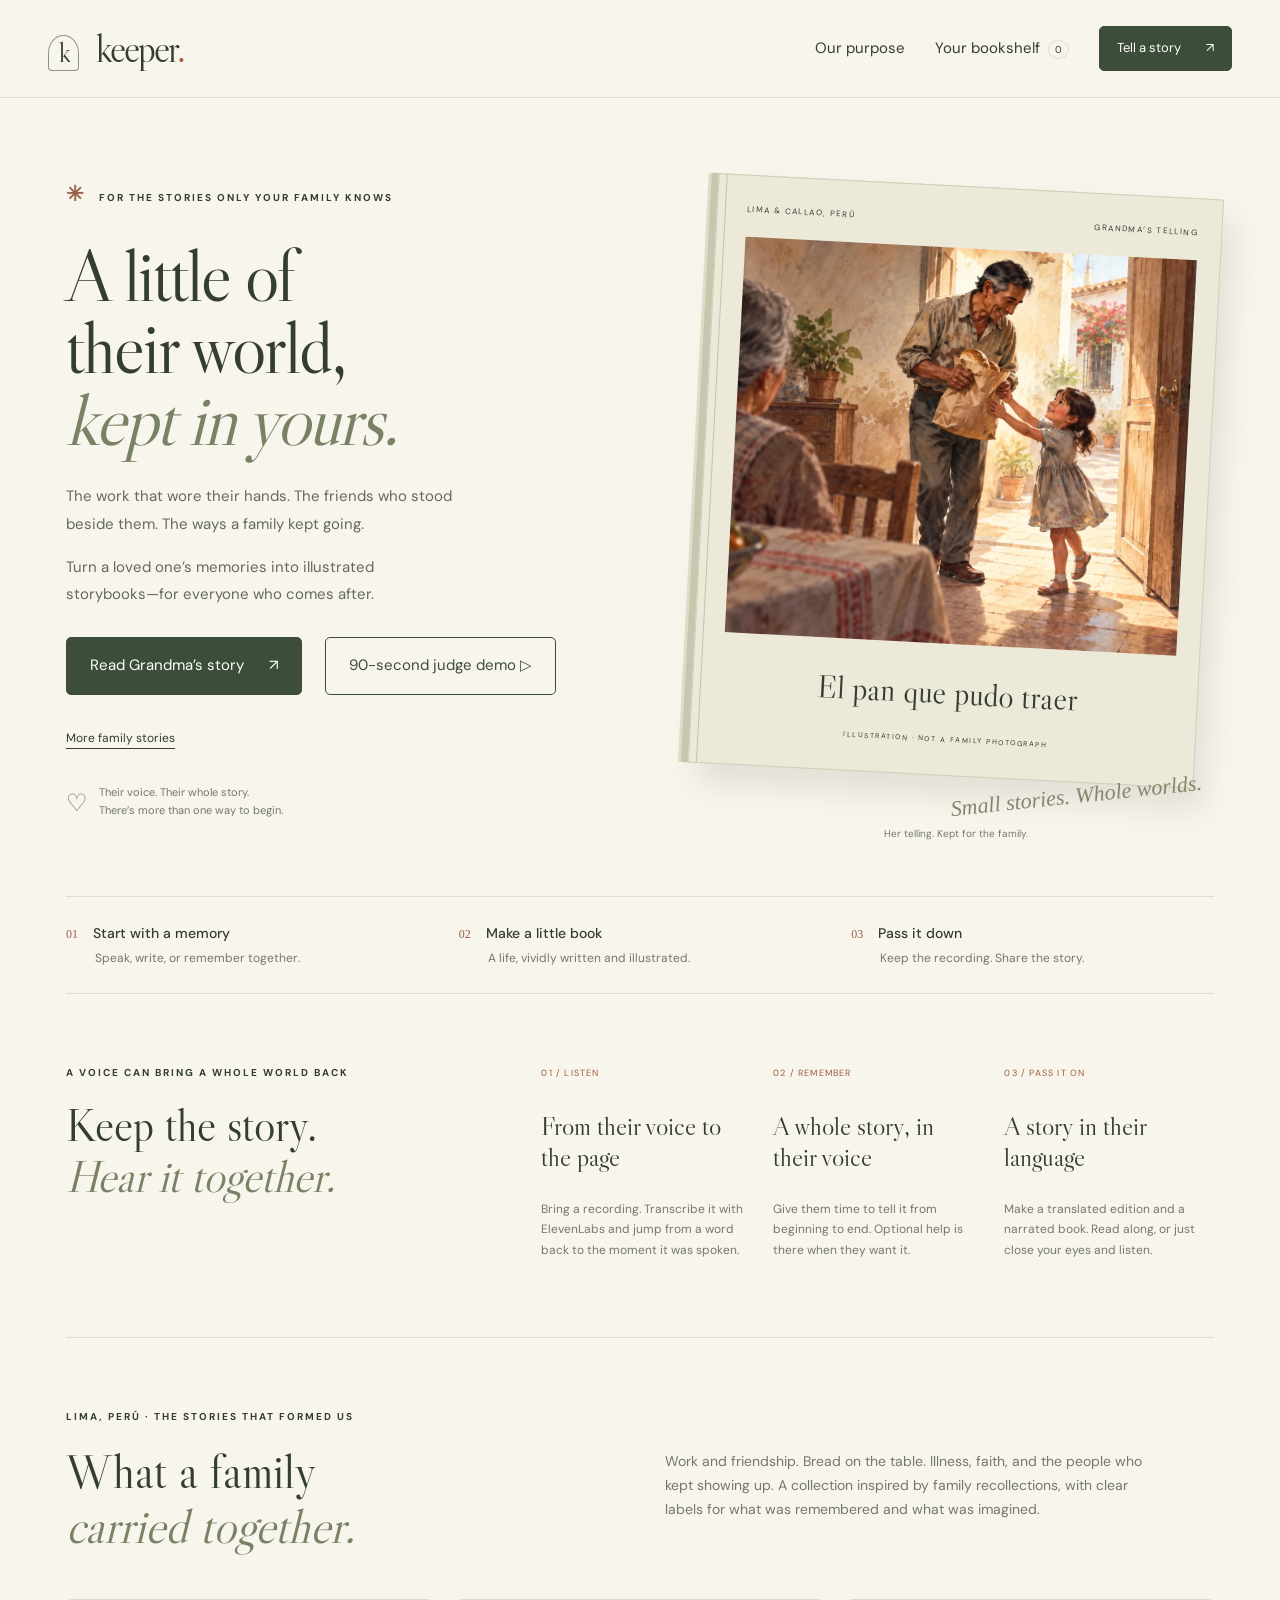
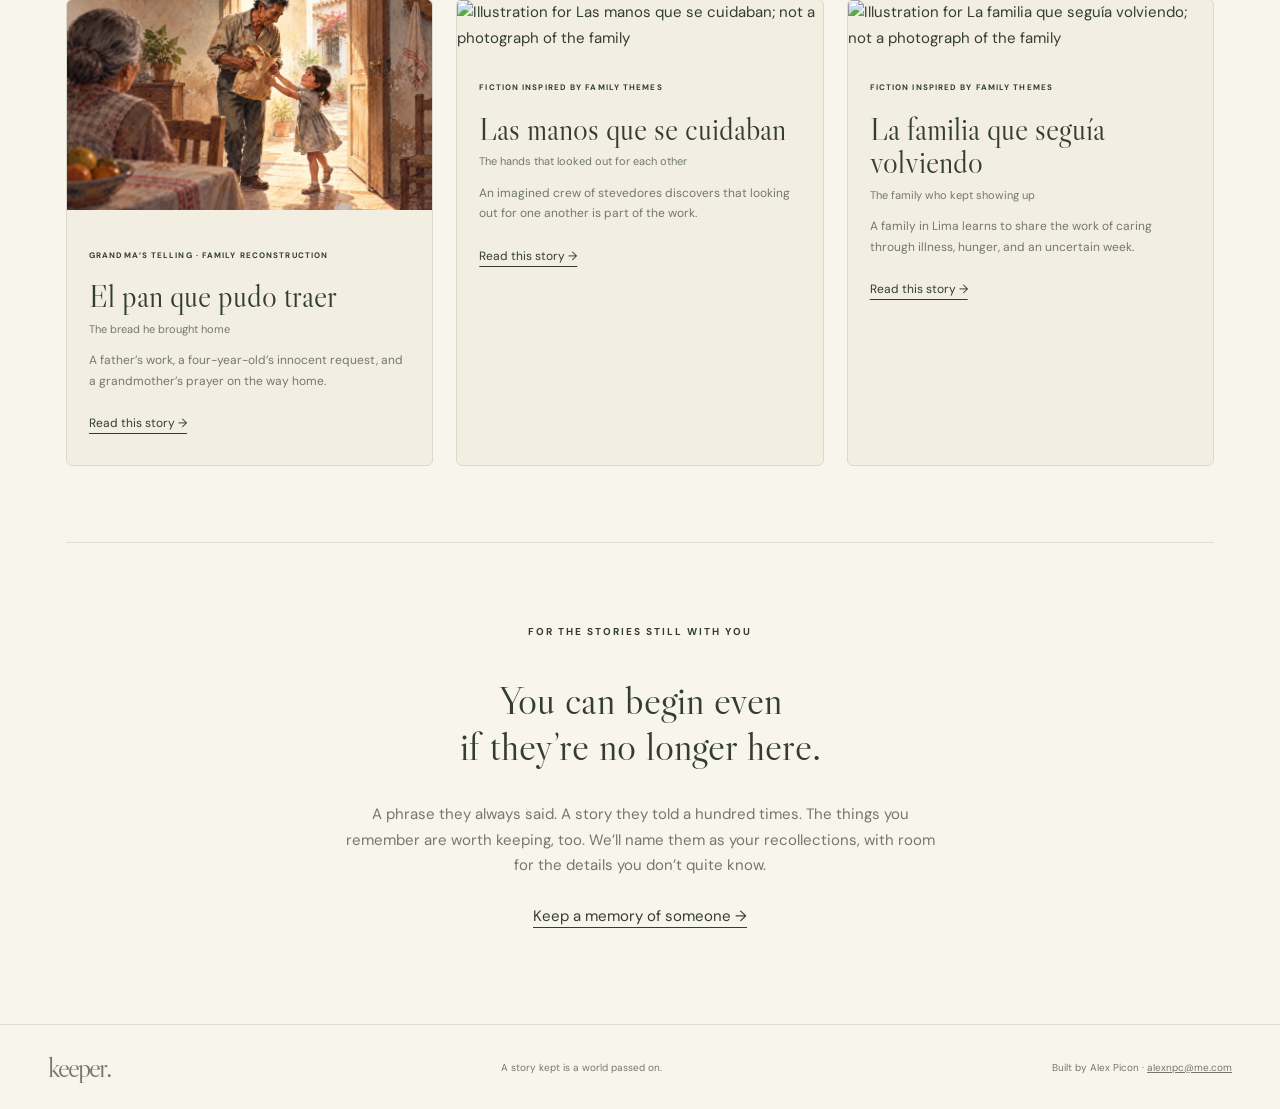
==== apps/keeper/index.html @ 60f7941d "Initial standalone Keeper app" ====
<!doctype html>
<!-- Author: Alex Picon <alexnpc@me.com> -->
<html lang="en">
<head>
<meta charset="utf-8"><meta name="viewport" content="width=device-width, initial-scale=1">
<meta name="author" content="Alex Picon, alexnpc@me.com">
<meta name="description" content="Turn the stories only your family knows into illustrated books to keep. Record a loved one, or preserve what you remember of them.">
<title>Keeper — A little of their world, kept in yours.</title>
<link rel="stylesheet" href="story.css">
</head>
<body>
<header><a class="brand" href="./" aria-label="Keeper home"><span class="brandmark">k</span> keeper<span class="brand-dot">.</span></a><nav><button id="homeBtn" class="text-btn">Our purpose</button><button id="shelfBtn" class="text-btn">Your bookshelf <span id="shelfCount">0</span></button><button id="newBtn" class="primary small">Tell a story <span>↗</span></button></nav></header>
<main>
<section id="home" class="view">
<div class="hero"><div class="hero-copy"><div class="eyebrow"><span class="small-star">✳</span> FOR THE STORIES ONLY YOUR FAMILY KNOWS</div><h1>A little of<br>their world,<br><em>kept in yours.</em></h1><p>The work that wore their hands. The friends who stood beside them. The ways a family kept going.</p><p>Turn a loved one’s memories into illustrated storybooks—for everyone who comes after.</p><div class="actions"><button id="startBtn" class="primary">Read Grandma’s story <span>↗</span></button><button id="judgeBtn" class="secondary">90-second judge demo ▷</button><button id="exampleBtn" class="text-btn underline">More family stories</button></div><p id="demoStatus" class="muted" role="status"></p><button id="resumeBtn" class="text-btn underline" hidden>Continue your unfinished memory →</button><div class="hero-note"><span>♡</span> Their voice. Their whole story.<br>There’s more than one way to begin.</div></div>
<div class="hero-art"><div class="book-cover"><div class="cover-top">LIMA & CALLAO, PERÚ <span>GRANDMA’S TELLING</span></div><img src="stories/lima/bread/chapter-02-carmen.webp" alt="Illustration of a father bringing home bread and his four-year-old daughter thanking him"><div class="cover-bottom"><p>El pan que pudo traer</p><span>ILLUSTRATION · NOT A FAMILY PHOTOGRAPH</span></div></div><span class="handwritten">Small stories. Whole worlds.</span><div class="art-caption">Her telling. Kept for the family.</div></div></div>
<div class="promise-strip"><span>01 <b>Start with a memory</b><small>Speak, write, or remember together.</small></span><span>02 <b>Make a little book</b><small>A life, vividly written and illustrated.</small></span><span>03 <b>Pass it down</b><small>Keep the recording. Share the story.</small></span></div>
<section class="voice-intro"><div><span class="eyebrow">A VOICE CAN BRING A WHOLE WORLD BACK</span><h2>Keep the story.<br><em>Hear it together.</em></h2></div><div class="voice-features"><article><span>01 / LISTEN</span><h3>From their voice to the page</h3><p>Bring a recording. Transcribe it with ElevenLabs and jump from a word back to the moment it was spoken.</p></article><article><span>02 / REMEMBER</span><h3>A whole story, in their voice</h3><p>Give them time to tell it from beginning to end. Optional help is there when they want it.</p></article><article><span>03 / PASS IT ON</span><h3>A story in their language</h3><p>Make a translated edition and a narrated book. Read along, or just close your eyes and listen.</p></article></div></section><section id="familyCollection" class="family-collection"><div class="collection-heading"><div><span class="eyebrow">LIMA, PERÚ · THE STORIES THAT FORMED US</span><h2>What a family<br><em>carried together.</em></h2></div><p>Work and friendship. Bread on the table. Illness, faith, and the people who kept showing up. A collection inspired by family recollections, with clear labels for what was remembered and what was imagined.</p></div><div id="familyBooks" class="family-books"></div><p id="collectionStatus" class="muted" role="status"></p></section><div class="remembrance"><span class="eyebrow">FOR THE STORIES STILL WITH YOU</span><h2>You can begin even<br>if they’re no longer here.</h2><p>A phrase they always said. A story they told a hundred times. The things you remember are worth keeping, too. We’ll name them as your recollections, with room for the details you don’t quite know.</p><button class="text-btn underline" id="rememberBtn">Keep a memory of someone →</button></div>
</section>
<section id="capture" class="view" hidden>
<div class="section-heading"><span class="eyebrow">01 / THE MEMORY</span><h1>Tell us<br><em>what life was like.</em></h1><p>Work. Friendship. Hard times. The people who helped you through. Tell it your way—we’re listening.</p></div>
<div class="capture-layout"><form id="memoryForm"><fieldset class="mode"><legend>Whose words are we keeping?</legend><label><input type="radio" name="perspective" value="own" checked> The storyteller is telling it now</label><label><input type="radio" name="perspective" value="remembered"> I’m preserving a story they told</label></fieldset><div class="fields"><label>The person this story is about<input id="person" required maxlength="100" placeholder="e.g. My grandfather"></label><label>Who originally told this story?<input id="narrator" required maxlength="100" placeholder="e.g. Grandma"></label></div><div class="fields"><label>Who is preserving it? (optional)<input id="sourceProvider" maxlength="100" placeholder="e.g. Her grandchild"></label><label>Whose perspective should the book use?<select id="narrativeVoice"><option value="storyteller">The original storyteller · let them say “I”</option><option value="collector">Mine · a story about what I remember</option></select></label></div><label>For whom?<input id="dedication" maxlength="200" value="For our family"></label>

<div class="record-row"><button type="button" id="recordBtn" class="primary">● Start telling your story</button><span id="recordStatus" role="status">Keep talking. No questions or interruptions.</span></div><audio id="recording" controls hidden></audio><div class="audio-import"><label class="upload-label">Or bring an existing recording<input id="audioUpload" type="file" accept="audio/*,.m4a,.webm"></label><p class="muted">MP3, M4A, WAV, WebM, Ogg or FLAC · up to 20 MB</p><button id="transcribeBtn" class="secondary" type="button">Transcribe with ElevenLabs</button><p class="muted">This sends your selected audio to ElevenLabs. Only use recordings you have permission to share.</p><p id="transcribeStatus" role="status"></p><div id="transcriptProposal" hidden><label>Proposed transcript · check names and details<textarea id="proposedText" rows="5"></textarea></label><button type="button" id="acceptTranscriptBtn" class="secondary">Use this transcript</button><p class="muted">Replaces the text below. The original audio stays untouched.</p></div></div><label>The whole story <span class="label-note">Review the transcript, or write in your own words.</span><textarea id="memoryText" required minlength="30" maxlength="60000" rows="14" placeholder="There was a day at work I never forgot. We were tired, and then one of my friends noticed something…"></textarea></label><p id="draftStatus" class="muted" role="status"></p><p id="wordCount" class="muted">Keep the parts that matter, even when the ending is unfinished.</p><details class="prompt-card optional-guide"><summary>Need a hand remembering? Optional storytelling help</summary><span class="eyebrow">A LITTLE HELP GETTING STARTED</span><p id="promptText">What did the kitchen of your childhood smell like?</p><div class="interview-actions"><button type="button" id="promptBtn" class="text-btn underline">Another question ↻</button><button type="button" id="hearPromptBtn" class="text-btn underline">Listen to the question ♪</button><button type="button" id="followupBtn" class="text-btn underline">Ask about my memory ↗</button></div><p id="interviewStatus" class="muted" role="status"></p><audio id="interviewAudio" controls hidden></audio><p class="muted">Listen sends this question to ElevenLabs. Follow-up sends your current memory to Grok.</p></details><div class="book-options"><span class="eyebrow">GIVE THE STORY THE SPACE IT DESERVES</span><div class="fields"><label>The kind of book<select id="storyStyle"><option value="imaginative">Vivid literary retelling · imaginative</option><option value="faithful">Close to the telling · faithful retelling</option></select></label><label>Room for the whole story<select id="storyLength"><option value="8">8 chapters · a storybook</option><option value="12">12 chapters · a longer book</option></select></label></div><label>Chapter length<select id="chapterLength"><option value="concise">Short · about 80–110 words each</option><option value="full">Full · about 200–260 words each</option></select></label><label>The tone<select id="storyTone"><option value="match">Match the telling · grounded, tender, funny, or difficult</option><option value="wonder">A sense of wonder · when it fits the story</option></select></label><p class="muted">Imaginative retellings can add scenes and dialogue while respecting the subject. Each chapter names those additions. The original telling stays untouched.</p></div><label class="consent"><input id="consent" type="checkbox" required> I have permission to use this story. Send the reviewed text to xAI to draft the book.</label><p class="muted">Recordings stay in this browser unless you choose ElevenLabs transcription. Live dictation, if supported, uses your browser’s speech service. Text and illustration prompts go to xAI only when you ask. Download a copy to keep it beyond this browser.</p><button id="makeBtn" class="primary" type="submit">Make our storybook <span>↗</span></button><p id="formStatus" role="status"></p></form>
<aside class="capture-aside"><span class="small-star">✳</span><h2>The best stories<br>take their time.</h2><p>The friend who stepped in.<br>The bread brought home.<br>The family who kept showing up.</p><hr><p>Keep the “I think” and the “maybe.” A memory doesn’t have to be complete to belong in your family’s story.</p><div class="source-note">THE ORIGINAL STAYS WITH THE STORY<br><small>Every AI-edited page links back to the words you gave us. Illustrations are interpretations, never historical photographs.</small></div></aside></div>
</section>
<section id="reader" class="view" hidden><aside id="judgePanel" class="judge-panel" hidden aria-label="Judge walkthrough"><div><span class="eyebrow">KEEPER / JUDGE WALKTHROUGH</span><h2 id="judgeTitle"></h2><p id="judgeDescription"></p><p id="judgeEvidence" class="muted"></p></div><div class="judge-actions"><span id="judgeStep"></span><button id="judgeAction" class="primary">Play the source ♪</button><button id="judgePrev" class="secondary">← Back</button><button id="judgeNext" class="primary">Next moment →</button><button id="judgeExit" class="text-btn underline">Exit walkthrough</button></div></aside><div class="reader-toolbar"><button id="backBtn" class="text-btn">← Bookshelf</button><span id="bookSource" class="eyebrow"></span><button id="shareLinkBtn" class="secondary" hidden>Copy story link ↗</button><button id="keepBookBtn" class="text-btn underline" hidden>Save a copy to my bookshelf</button><button id="editMemoryBtn" class="text-btn underline">Edit original memory</button></div><div id="sharePanel" class="share-panel" hidden><label>Share this collection edition<input id="shareUrl" type="url" readonly></label><p id="shareStatus" class="muted" role="status"></p></div><button id="collectionUpdateBtn" class="secondary" hidden>Open the latest collection edition →</button><div class="book-heading"><p id="bookDedication" class="eyebrow"></p><h1 id="bookTitle"></h1><p id="bookAttribution"></p></div><section class="voice-studio" aria-label="Audiobook studio"><div class="studio-heading"><span class="eyebrow">THE FAMILY LISTENING ROOM</span><span id="voiceProvenance" class="muted">ElevenLabs · generated narrator</span></div><div class="studio-controls"><label>Read in<select id="editionSelect"><option value="Original">Original language</option><option>English</option><option>Spanish</option><option>French</option><option>Portuguese</option><option>Hindi</option></select></label><button id="translateBtn" class="secondary">Create translated edition</button><label>Reading voice<select id="narratorVoice"><option value="sarah">Sarah · warm</option><option value="george">George · storyteller</option><option value="lily">Lily · gentle</option></select></label><button id="narrateBtn" class="primary">Listen to this chapter ♪</button></div><div class="listening-controls"><audio id="chapterAudio" controls hidden></audio><label><input type="checkbox" id="continuousReading"> Continue to the next chapter</label><button id="downloadAudioBtn" class="text-btn underline" hidden>Download narration ↓</button></div><p id="voiceStatus" class="muted" role="status">Narration is a generated reading voice. Your original recording stays separate.</p><label id="translationReview" class="consent" hidden><input id="translationReviewed" type="checkbox"> I’ve checked this translated edition against the original.</label></section><details class="book-contents" open><summary>Inside this storybook <span id="bookStats"></span></summary><nav id="chapterList" aria-label="Story chapters"></nav></details><div id="bookPages"></div><div class="page-controls"><button id="prevPage" class="secondary">← Previous</button><span id="pageCount"></span><button id="nextPage" class="secondary">Next →</button></div><details id="familyNote" class="family-note" hidden><summary class="eyebrow">A separate family note</summary><p id="familyNoteAuthor" class="muted"></p><p id="familyNoteText"></p></details><details class="original"><summary><strong id="originalLabel" style="font-weight:400">Kept in their original words</strong> <span>View source & recording</span></summary><p id="originalAttribution"></p><blockquote id="originalText"></blockquote><audio id="originalAudio" controls hidden></audio><p id="sourceAudioLabel" class="muted"></p><div id="sourceTimeline" class="source-timeline"></div></details><div class="review-panel"><div><span class="eyebrow">BEFORE IT BECOMES A KEEPSAKE</span><h2>Does it sound like your family?</h2><p id="bookNotice"></p><label class="consent"><input id="reviewed" type="checkbox"> I’ve checked the story and its source. It’s ready for our family.</label></div><div class="export-actions"><button id="downloadBtn" class="primary">Download family book ↓</button><button id="printBtn" class="secondary">Print / save as PDF</button><p class="muted">A self-contained HTML book, with its source, recording, and generated narration. Send the downloaded file to your family.</p></div></div><div class="next-memory"><span class="eyebrow">THERE’S ALWAYS ANOTHER CHAPTER</span><h2 id="followup"></h2><button id="anotherBtn" class="text-btn underline">Keep another memory →</button></div><p id="readerStatus" role="status"></p></section>
<section id="shelf" class="view" hidden><div class="section-heading"><span class="eyebrow">YOUR FAMILY LIBRARY</span><h1>A place for<br><em>their whole world.</em></h1><p>Saved on this browser. Download your books for a lasting family copy.</p></div><div id="shelfBooks" class="shelf-grid"></div></section>
</main><footer><a class="brand" href="./">keeper.</a><span>A story kept is a world passed on.</span><span data-credit="alex-picon">Built by Alex Picon · <a href="mailto:alexnpc@me.com">alexnpc@me.com</a></span></footer><script type="module" src="js/story.js"></script></body></html>
---- apps/keeper/story.css ----
/* Author: Alex Picon <alexnpc@me.com> */
@import url('https://fonts.googleapis.com/css2?family=DM+Sans:wght@400;500;600;700&family=Libre+Caslon+Display&display=swap');
:root{--paper:#f8f5ed;--ink:#333d32;--green:#3c4d39;--muted:#74786c;--line:#dcded1;--accent:#a0583d}*{box-sizing:border-box}body{margin:0;background:var(--paper);color:var(--ink);font-family:'DM Sans',sans-serif;font-size:15px;line-height:1.7}button,input,textarea{font:inherit}button,a,input,textarea{touch-action:manipulation}button{cursor:pointer}button:disabled{opacity:.5;cursor:wait}a{color:inherit}button:focus-visible,a:focus-visible,input:focus-visible,textarea:focus-visible,summary:focus-visible{outline:3px solid #aa6d42;outline-offset:4px}[hidden]{display:none!important}header{max-width:1340px;margin:auto;padding:25px 48px;border-bottom:1px solid var(--line);display:flex;align-items:center;justify-content:space-between}.brand{font:38px 'Libre Caslon Display',Georgia,serif;text-decoration:none;letter-spacing:-2px}.brandmark{display:inline-grid;place-items:center;border:1px solid #8c957e;border-radius:50% 50% 4px 4px;font-size:27px;width:31px;height:36px;margin-right:10px}.brand-dot{color:var(--accent)}nav{display:flex;align-items:center;gap:30px}.text-btn{background:none;border:0;color:var(--ink);padding:10px 0}.underline{text-decoration:underline;text-underline-offset:6px}.primary,.secondary{border:1px solid var(--green);padding:15px 23px;border-radius:5px;display:inline-flex;align-items:center;justify-content:center;gap:25px}.primary{background:var(--green);color:#fff}.primary:hover{background:#263b29}.secondary{background:transparent;color:var(--green)}.small{padding:10px 17px;font-size:13px}#shelfCount{font-size:10px;border:1px solid var(--line);border-radius:50%;padding:2px 6px;margin-left:4px}main{max-width:1244px;margin:auto;padding:0 48px}.hero{display:grid;grid-template-columns:1.08fr 1fr;gap:75px;padding:70px 0 65px;align-items:center}.eyebrow{font-size:10px;font-weight:700;letter-spacing:2px}.small-star{font-size:21px;color:#9b634a;margin-right:9px}.hero h1,.section-heading h1{font:clamp(52px,5.65vw,81px)/.99 'Libre Caslon Display',Georgia,serif;letter-spacing:-2px;margin:28px 0}em{font-weight:400;color:#7a8265}.hero-copy>p{max-width:390px;font-size:15px;line-height:1.85;color:#65695f}.actions{display:flex;align-items:center;gap:23px;flex-wrap:wrap;margin-top:28px}.actions .text-btn{font-size:12px}.hero-note{font-size:11px;line-height:1.6;color:var(--muted);margin-top:26px;display:flex;gap:11px}.hero-note>span{font-size:24px}.hero-art{position:relative;padding:18px 5px 38px}.book-cover{background:#ede9d8;border:1px solid #d3cdb8;padding:25px 23px 25px 29px;box-shadow:-7px 0 0 #c8c6af,-10px 0 0 #e0dbc7,10px 19px 30px #44452c20;transform:rotate(3deg);position:relative}.book-cover:before{content:'';position:absolute;left:7px;top:0;bottom:0;border-left:1px solid #c5c1ae}.cover-top{font-size:8px;letter-spacing:1.4px;margin:2px 0 20px;display:flex;justify-content:space-between}.book-cover img{width:100%;aspect-ratio:1.14;object-fit:cover}.cover-bottom{text-align:center}.cover-bottom p{font:32px/1.1 'Libre Caslon Display',Georgia,serif;margin:24px 0 13px}.cover-bottom span{font-size:7px;letter-spacing:1.5px}.handwritten{display:block;position:absolute;bottom:22px;right:12px;font:italic 22px Georgia;color:#85856e;transform:rotate(-6deg)}.art-caption{font-size:10px;text-align:center;position:relative;top:49px;color:var(--muted)}.promise-strip{display:grid;grid-template-columns:repeat(3,1fr);border-block:1px solid var(--line);padding:27px 0;gap:30px}.promise-strip>span{font:12px Georgia;color:#9b634a}.promise-strip b{font:500 14px 'DM Sans',sans-serif;color:var(--ink);margin-left:12px}.promise-strip small{display:block;color:var(--muted);font:12px 'DM Sans',sans-serif;margin:8px 0 0 29px}.remembrance{max-width:590px;text-align:center;margin:75px auto 85px}.remembrance h2,h2{font:40px/1.15 'Libre Caslon Display',Georgia,serif;font-weight:400}.remembrance p{color:var(--muted)}footer{border-top:1px solid var(--line);padding:25px 48px;display:flex;justify-content:space-between;align-items:center;gap:20px;font-size:10px;color:var(--muted)}footer .brand{font-size:28px}.section-heading{margin:50px 0 35px}.section-heading h1{font-size:60px}.section-heading>p{color:var(--muted)}.capture-layout{display:grid;grid-template-columns:1.65fr 1fr;gap:75px;margin-bottom:70px}label{display:block;font-size:13px;font-weight:500;margin-bottom:18px}input:not([type=radio]):not([type=checkbox]),textarea{display:block;width:100%;padding:12px 14px;border:1px solid #cdd0c1;background:#fffcf5;color:var(--ink);border-radius:4px;margin-top:7px}textarea{resize:vertical;line-height:1.8}.fields{display:grid;grid-template-columns:1fr 1fr;gap:20px}.mode{border:0;padding:0;margin:0 0 20px}.mode legend{font-size:13px;margin-bottom:10px}.mode label{display:inline-block;margin:0 12px 6px 0;font-weight:400}input[type=radio],input[type=checkbox]{accent-color:var(--green)}.prompt-card{padding:22px 26px;background:#eeeee2;border-left:2px solid #9b9e7d;margin:18px 0}.prompt-card p{font:27px/1.2 'Libre Caslon Display',Georgia,serif;margin:14px 0 5px}.prompt-card button{font-size:11px}.record-row{display:flex;align-items:center;gap:18px;margin:25px 0 15px}.record-row span,.label-note{font-size:11px;font-weight:400;color:var(--muted)}audio{width:100%;margin:12px 0}.consent{display:flex;gap:10px;align-items:flex-start;font-weight:400;font-size:12px}.consent input{margin-top:6px}.muted{font-size:11px;line-height:1.8;color:var(--muted)}.capture-aside{background:#ececde;border-radius:110px 110px 4px 4px;padding:65px 35px 40px;align-self:start;text-align:center}.capture-aside p{color:#727961;font-size:14px}.capture-aside hr{border:0;border-top:1px solid #cdd0bf;margin:30px}.source-note{margin-top:35px;font-size:9px;letter-spacing:1px}.source-note small{display:block;font-size:12px;letter-spacing:0;margin-top:12px}.reader-toolbar{display:flex;justify-content:space-between;gap:20px;align-items:center;margin-top:25px}.book-heading{text-align:center;margin:35px 0}.book-heading h1{font:56px/1.05 'Libre Caslon Display',Georgia,serif;margin:16px auto;max-width:750px}.book-heading>p:last-child{font-size:12px;color:var(--muted)}.spread{display:grid;grid-template-columns:1fr 1fr;min-height:420px;background:#fffcf4;box-shadow:0 10px 40px #34402d12;border:1px solid #dfdccf}.page-art{padding:30px;display:flex;flex-direction:column;align-items:center;justify-content:center;background:#e9ebdf}.page-art img{width:100%;max-height:400px;object-fit:contain}.page-art>p{font-size:10px;color:var(--muted);text-align:center}.art-empty{font:italic 32px 'Libre Caslon Display',Georgia,serif;color:#82886e;margin:50px 20px;text-align:center}.page-text{padding:45px;border-left:1px solid #e7e2d4}.page-text h2{font-size:35px;margin:20px 0}.page-text .prose{font:20px/1.85 'Libre Caslon Display',Georgia,serif;white-space:pre-wrap}.source-quote{font-size:11px;color:var(--muted);margin-top:25px}.source-quote blockquote{border-left:2px solid #bfc3aa;padding:8px 15px;margin:12px 0;white-space:pre-wrap}.page-text textarea{font-size:15px}.page-controls{display:flex;align-items:center;justify-content:center;gap:30px;margin:25px 0;font-size:12px}.page-controls button{padding:8px 15px}.original{border-block:1px solid var(--line);padding:20px 0;margin:30px 0}.original summary{cursor:pointer;font-size:15px}.original summary span{float:right;font-size:11px;color:var(--muted)}.original blockquote{white-space:pre-wrap;font:22px/1.7 'Libre Caslon Display',Georgia,serif;max-width:800px}.original>p{font-size:12px}.review-panel{display:grid;grid-template-columns:1.5fr 1fr;gap:60px;background:#eeeee1;padding:30px}.review-panel h2{font-size:32px;margin:13px 0}.review-panel p{font-size:12px}.export-actions{display:flex;flex-direction:column;gap:12px}.next-memory{text-align:center;max-width:600px;margin:65px auto}.next-memory h2{font-size:32px}.shelf-grid{display:grid;grid-template-columns:repeat(3,1fr);gap:25px;min-height:300px;margin-bottom:60px}.shelf-card{background:#ebe9da;padding:25px;border:1px solid #d8d5c5;border-radius:4px}.shelf-card h2{font-size:30px}.shelf-card p{font-size:12px}.shelf-card button{margin-right:10px}.shelf-card img{width:100%;height:160px;object-fit:cover}#formStatus,#readerStatus{font-size:13px;color:#8a4d30}.recording-active{color:#a0392b;border-color:#a0392b}
@media(max-width:800px){header{padding:18px 22px}nav{gap:18px}nav #homeBtn{display:none}main{padding:0 24px}.hero{gap:35px;padding:45px 0;grid-template-columns:1fr 1fr}.hero h1{font-size:59px}.hero-copy>p{font-size:13px}.eyebrow{font-size:9px;letter-spacing:1.3px}.book-cover{padding:18px}.cover-top{font-size:6px}.cover-bottom p{font-size:26px}.cover-bottom span{font-size:6px}.capture-layout{gap:30px}.page-text{padding:25px}.review-panel{gap:25px}.shelf-grid{grid-template-columns:repeat(2,1fr)}}
@media(max-width:600px){header .brand{font-size:30px}.brandmark{display:none}nav{gap:15px}nav .text-btn{font-size:11px}nav .small{padding:8px 12px;font-size:11px}.hero{grid-template-columns:1fr;gap:36px}.hero h1{font-size:70px}.hero-copy>p{font-size:15px}.hero-art{max-width:370px;margin:0 auto 35px;width:90%}.cover-top{font-size:8px}.cover-bottom span{font-size:7px}.promise-strip{grid-template-columns:1fr;padding:25px 0;gap:22px}.remembrance{margin:55px auto}.remembrance h2{font-size:38px}.capture-layout,.spread,.review-panel{grid-template-columns:1fr}.capture-aside{border-radius:5px;padding:25px}.fields{grid-template-columns:1fr;gap:0}.section-heading h1{font-size:53px}.reader-toolbar{gap:12px;font-size:11px;flex-wrap:wrap}.book-heading h1{font-size:44px}.page-art{padding:20px}.page-text{padding:28px;border:0}.original summary span{float:none;display:block;margin-top:7px}.original blockquote{margin-inline:0}.review-panel{padding:23px}.shelf-grid{grid-template-columns:1fr}footer{padding:22px 24px;flex-wrap:wrap}footer>span:last-child{width:100%}.record-row{flex-wrap:wrap}.actions{gap:13px}}
@media print{header,footer,.reader-toolbar,.page-controls,.review-panel,.next-memory,button,#readerStatus{display:none!important}body{background:white}main{padding:0;max-width:none}.spread{break-after:page;box-shadow:none;min-height:0}.page-text{padding:25px}.original{break-before:page}.original>*,.original:not([open])>*{display:block}.source-quote{display:block}audio{display:none}.book-heading h1{font-size:42px}}

/* Voice, family editions, and the guided judge walkthrough. */
select{font:inherit;color:var(--ink);background:#fffcf5;border:1px solid #cdd0c1;border-radius:4px;padding:10px;display:block;margin-top:6px;max-width:100%}.voice-intro{display:grid;grid-template-columns:1fr 1.6fr;gap:55px;padding:65px 0;border-bottom:1px solid var(--line)}.voice-intro h2{font-size:45px;margin-top:15px}.voice-features{display:grid;grid-template-columns:repeat(3,1fr);gap:22px}.voice-features span{font-size:9px;letter-spacing:1.2px;color:var(--accent)}.voice-features h3{font:26px/1.2 'Libre Caslon Display',Georgia,serif}.voice-features p{font-size:12px;color:var(--muted)}.interview-actions{display:flex;gap:18px;flex-wrap:wrap}.audio-import{padding:20px;background:#f0eee3;margin:20px 0}.upload-label input{background:transparent!important;padding:5px!important;font-size:12px}.voice-studio{border:1px solid #d8ddcc;background:#eeeee2;border-radius:7px;margin:25px 0;padding:22px 26px}.studio-heading{display:flex;justify-content:space-between;gap:20px;margin-bottom:12px}.studio-controls{display:flex;align-items:end;gap:15px;flex-wrap:wrap}.studio-controls label{margin:0;flex:1;min-width:120px}.studio-controls select{width:100%}.studio-controls button{padding:10px 15px;font-size:12px;min-height:46px}.listening-controls{display:flex;align-items:center;flex-wrap:wrap;gap:15px}.listening-controls audio{flex:1;min-width:220px}.listening-controls label{font-size:11px;margin:10px 0}.listening-controls button{font-size:11px}.prose .spoken-word{border-radius:3px}.prose .spoken-word.active{background:#e7c996;color:#283528;box-shadow:0 2px 0 #a17a39}.source-timeline{display:flex;flex-wrap:wrap;gap:5px;max-height:220px;overflow:auto}.source-timeline button{background:#eeeee2;border:0;border-radius:3px;padding:3px 6px;color:var(--ink);font-size:12px}.judge-panel{background:#3c4d39;color:#fff8e8;border-radius:8px;padding:25px 30px;margin:25px 0;display:grid;grid-template-columns:1fr auto;gap:30px}.judge-panel h2{font-size:32px;margin:10px 0}.judge-panel p{font-size:13px;max-width:700px;margin-bottom:5px}.judge-panel .muted{font-size:10px;color:#d0d5c4}.judge-actions{display:flex;align-items:center;justify-content:center;gap:10px;flex-wrap:wrap;max-width:300px}.judge-actions>span{width:100%;text-align:center;font-size:12px}.judge-panel button{font-size:12px;padding:10px 13px}.judge-panel .secondary{border-color:#a4b496;color:#fff}.judge-panel .primary{background:#f0e2c5;color:#34442e}.judge-panel .text-btn{color:#fff}#transcribeStatus{font-size:12px}#translationReview{margin:12px 0 0}.live-badge{display:inline-block;border:1px solid #cdd0c1;border-radius:20px;padding:3px 10px;font-size:10px}
@media(max-width:800px){.voice-intro{grid-template-columns:1fr;gap:10px}.judge-panel{grid-template-columns:1fr;gap:15px}.judge-actions{max-width:none;justify-content:flex-start}.judge-actions>span{width:auto}.studio-controls{gap:12px}.studio-heading{flex-wrap:wrap;gap:3px}}
@media(max-width:600px){.voice-features{grid-template-columns:1fr;gap:10px}.voice-features h3{margin:8px 0}.voice-intro{padding:40px 0}.voice-studio{padding:18px}.studio-controls>*{flex:1 1 100%!important}.studio-controls label{min-width:0}.judge-panel{padding:20px}.judge-panel h2{font-size:28px}.interview-actions{gap:8px 15px}}
@media print{.voice-studio,.judge-panel{display:none!important}}

/* Let the storyteller speak; guidance stays optional. */
.optional-guide summary{cursor:pointer;font-size:13px;font-weight:500}.optional-guide[open] summary{margin-bottom:18px}.book-options{padding:24px 0;border-block:1px solid var(--line);margin:25px 0}.book-options .fields{margin-top:16px;grid-template-columns:1.4fr 1fr}.book-options select{width:100%;font-size:12px}.page-text .prose{font-family:Georgia,serif;font-size:18px;line-height:1.85}.spread{align-items:start}.page-art{position:sticky;top:15px;min-height:400px}.source-quote p{line-height:1.8}@media(max-width:600px){.book-options .fields{grid-template-columns:1fr}.page-art{position:static;min-height:0}.page-text .prose{font-size:17px}}

.book-contents{border-block:1px solid var(--line);padding:20px 0;margin:25px 0}.book-contents summary{cursor:pointer;font-size:15px}.book-contents summary span{float:right;font-size:11px;color:var(--muted)}#chapterList{display:grid;grid-template-columns:repeat(4,1fr);gap:8px;margin-top:20px}#chapterList button{text-align:left;background:#efeee3;border:1px solid transparent;color:var(--ink);padding:12px;font-size:12px;border-radius:4px;line-height:1.5}#chapterList button span{display:block;font-size:9px;color:var(--accent);margin-bottom:3px}#chapterList button[aria-current]{border-color:var(--green);background:#e0e5d5}@media(max-width:800px){#chapterList{grid-template-columns:repeat(2,1fr)}}@media(max-width:600px){.book-contents summary span{float:none;display:block;margin-top:7px}}@media print{.book-contents{display:none}}

.family-collection{padding:65px 0;border-bottom:1px solid var(--line)}.collection-heading{display:grid;grid-template-columns:1fr 1fr;gap:50px;align-items:center;margin-bottom:30px}.collection-heading h2{font-size:48px;margin:15px 0}.collection-heading>p{color:var(--muted);max-width:480px;font-size:14px}.family-books{display:grid;grid-template-columns:repeat(3,1fr);gap:23px}.family-book{border:1px solid #d9dacb;background:#f2eee2;border-radius:6px;overflow:hidden}.family-book>img{width:100%;height:210px;object-fit:cover}.family-book>div{padding:22px}.family-book h3{font:31px/1.08 'Libre Caslon Display',Georgia,serif;margin:14px 0 6px}.family-book p{font-size:12px;color:var(--muted)}.family-book .subtitle{font-size:11px;margin-top:0}.family-book .eyebrow{font-size:8px;letter-spacing:1.1px}.family-book button{font-size:12px}@media(max-width:800px){.family-books{gap:12px}.family-book>div{padding:15px}.family-book>img{height:160px}}@media(max-width:600px){.collection-heading,.family-books{grid-template-columns:1fr}.collection-heading{gap:5px}.family-book>img{height:220px}.family-collection{padding:40px 0}}

.family-note{padding:22px 26px;border-left:3px solid #9ca584;background:#efeee3;margin:28px 0}.family-note>p:last-child{font:19px/1.75 Georgia,serif;max-width:850px;white-space:pre-wrap}#sourceProvider,#narrativeVoice{width:100%}#narrativeVoice{font-size:12px;min-height:48px}

.family-note summary{cursor:pointer}

.share-panel{padding:18px 22px;background:#eeeee2;border:1px solid var(--line);border-radius:5px;margin:15px 0}.share-panel label{margin:0}.share-panel input{font-size:13px}.share-panel p{margin-bottom:0}.reader-toolbar{flex-wrap:wrap}#shareLinkBtn{font-size:12px;padding:8px 13px}
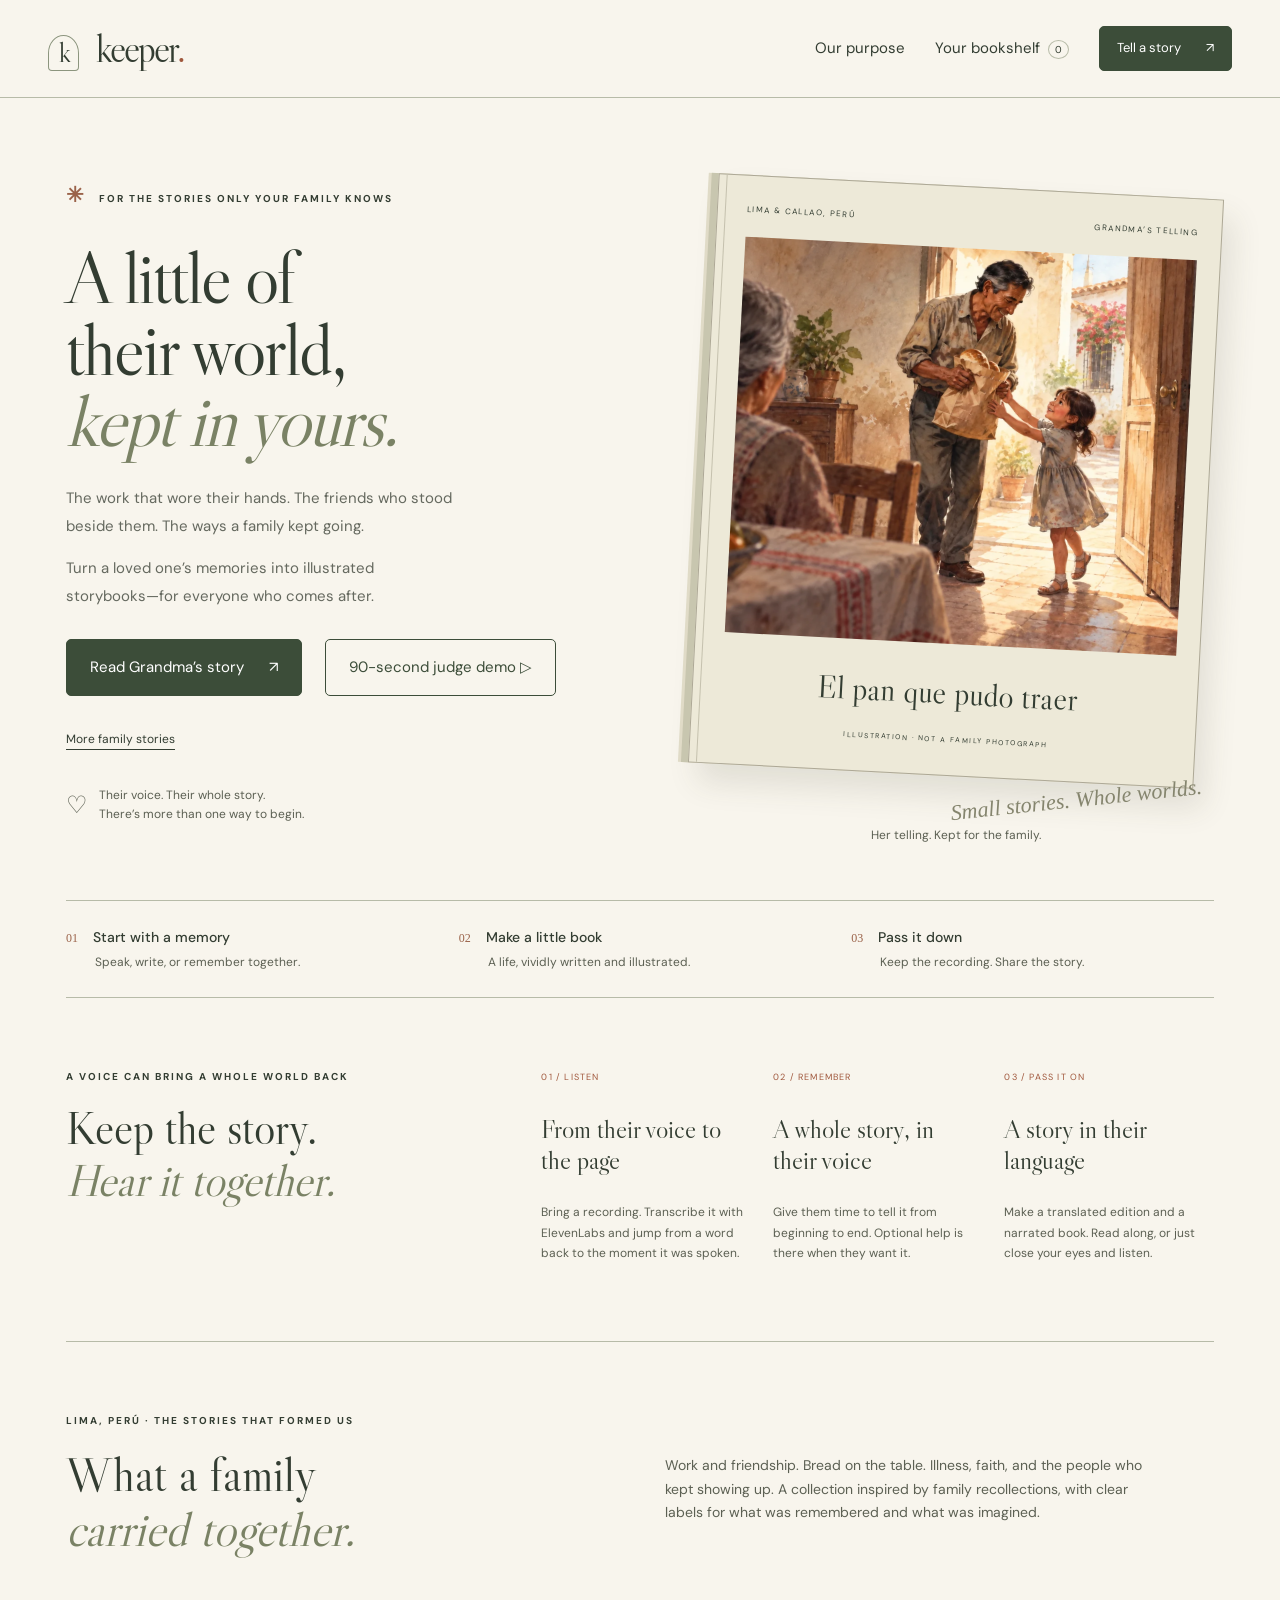
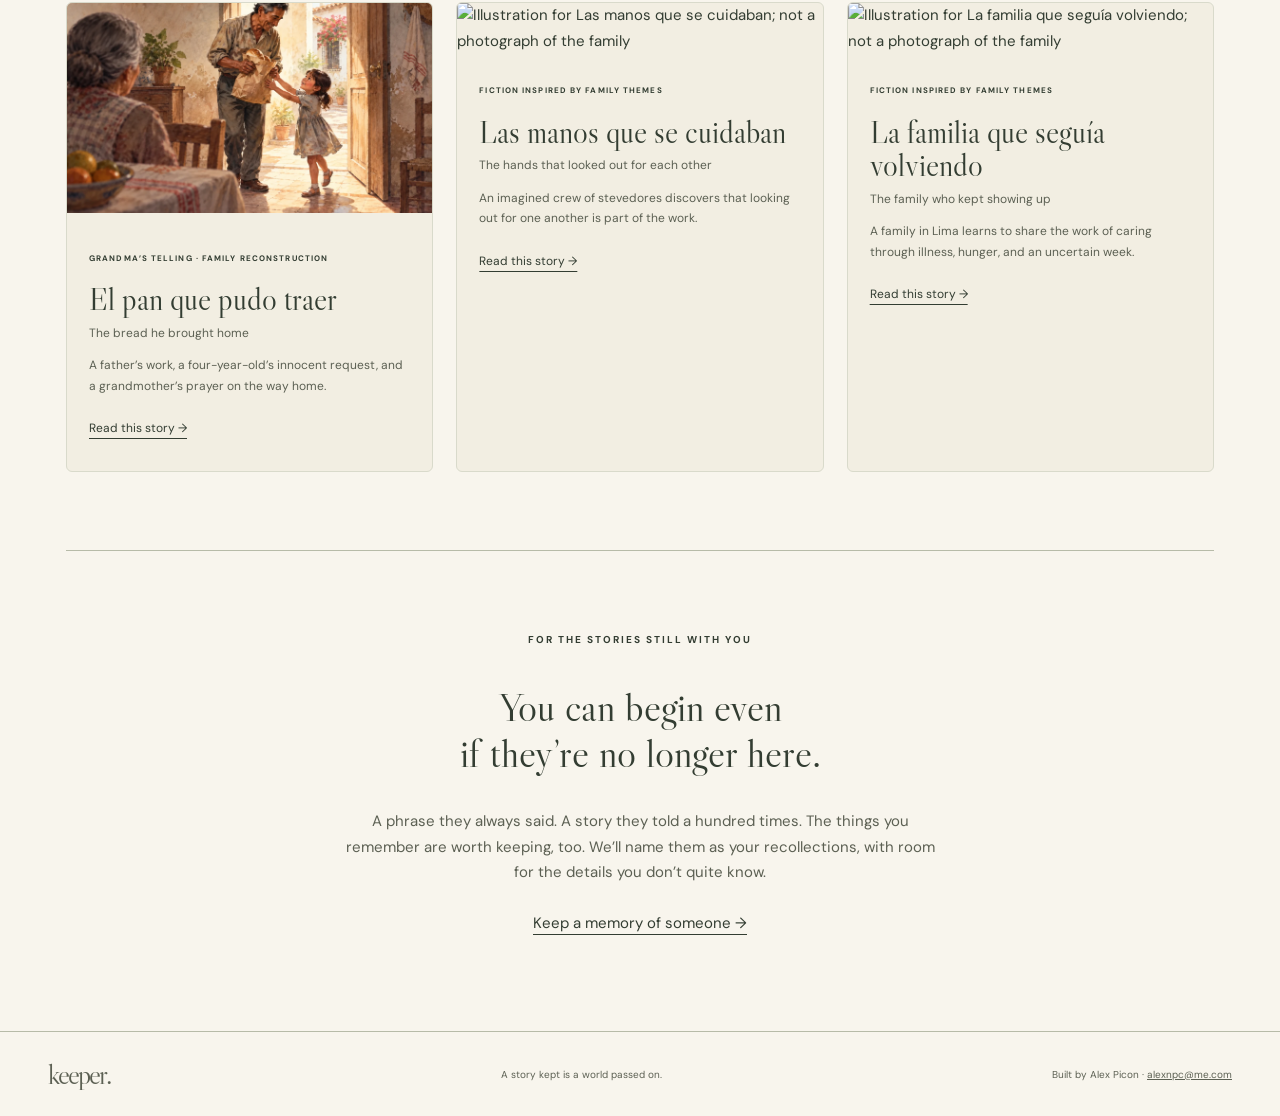
==== commit 2cd261b4: "sticky chapter bar, arrow keys, framed illustrations, darker dividers" ====
--- a/apps/keeper/index.html
+++ b/apps/keeper/index.html
@@ -24,6 +24,6 @@
 <div class="record-row"><button type="button" id="recordBtn" class="primary">● Start telling your story</button><span id="recordStatus" role="status">Keep talking. No questions or interruptions.</span></div><audio id="recording" controls hidden></audio><div class="audio-import"><label class="upload-label">Or bring an existing recording<input id="audioUpload" type="file" accept="audio/*,.m4a,.webm"></label><p class="muted">MP3, M4A, WAV, WebM, Ogg or FLAC · up to 20 MB</p><button id="transcribeBtn" class="secondary" type="button">Transcribe with ElevenLabs</button><p class="muted">This sends your selected audio to ElevenLabs. Only use recordings you have permission to share.</p><p id="transcribeStatus" role="status"></p><div id="transcriptProposal" hidden><label>Proposed transcript · check names and details<textarea id="proposedText" rows="5"></textarea></label><button type="button" id="acceptTranscriptBtn" class="secondary">Use this transcript</button><p class="muted">Replaces the text below. The original audio stays untouched.</p></div></div><label>The whole story <span class="label-note">Review the transcript, or write in your own words.</span><textarea id="memoryText" required minlength="30" maxlength="60000" rows="14" placeholder="There was a day at work I never forgot. We were tired, and then one of my friends noticed something…"></textarea></label><p id="draftStatus" class="muted" role="status"></p><p id="wordCount" class="muted">Keep the parts that matter, even when the ending is unfinished.</p><details class="prompt-card optional-guide"><summary>Need a hand remembering? Optional storytelling help</summary><span class="eyebrow">A LITTLE HELP GETTING STARTED</span><p id="promptText">What did the kitchen of your childhood smell like?</p><div class="interview-actions"><button type="button" id="promptBtn" class="text-btn underline">Another question ↻</button><button type="button" id="hearPromptBtn" class="text-btn underline">Listen to the question ♪</button><button type="button" id="followupBtn" class="text-btn underline">Ask about my memory ↗</button></div><p id="interviewStatus" class="muted" role="status"></p><audio id="interviewAudio" controls hidden></audio><p class="muted">Listen sends this question to ElevenLabs. Follow-up sends your current memory to Grok.</p></details><div class="book-options"><span class="eyebrow">GIVE THE STORY THE SPACE IT DESERVES</span><div class="fields"><label>The kind of book<select id="storyStyle"><option value="imaginative">Vivid literary retelling · imaginative</option><option value="faithful">Close to the telling · faithful retelling</option></select></label><label>Room for the whole story<select id="storyLength"><option value="8">8 chapters · a storybook</option><option value="12">12 chapters · a longer book</option></select></label></div><label>Chapter length<select id="chapterLength"><option value="concise">Short · about 80–110 words each</option><option value="full">Full · about 200–260 words each</option></select></label><label>The tone<select id="storyTone"><option value="match">Match the telling · grounded, tender, funny, or difficult</option><option value="wonder">A sense of wonder · when it fits the story</option></select></label><p class="muted">Imaginative retellings can add scenes and dialogue while respecting the subject. Each chapter names those additions. The original telling stays untouched.</p></div><label class="consent"><input id="consent" type="checkbox" required> I have permission to use this story. Send the reviewed text to xAI to draft the book.</label><p class="muted">Recordings stay in this browser unless you choose ElevenLabs transcription. Live dictation, if supported, uses your browser’s speech service. Text and illustration prompts go to xAI only when you ask. Download a copy to keep it beyond this browser.</p><button id="makeBtn" class="primary" type="submit">Make our storybook <span>↗</span></button><p id="formStatus" role="status"></p></form>
 <aside class="capture-aside"><span class="small-star">✳</span><h2>The best stories<br>take their time.</h2><p>The friend who stepped in.<br>The bread brought home.<br>The family who kept showing up.</p><hr><p>Keep the “I think” and the “maybe.” A memory doesn’t have to be complete to belong in your family’s story.</p><div class="source-note">THE ORIGINAL STAYS WITH THE STORY<br><small>Every AI-edited page links back to the words you gave us. Illustrations are interpretations, never historical photographs.</small></div></aside></div>
 </section>
-<section id="reader" class="view" hidden><aside id="judgePanel" class="judge-panel" hidden aria-label="Judge walkthrough"><div><span class="eyebrow">KEEPER / JUDGE WALKTHROUGH</span><h2 id="judgeTitle"></h2><p id="judgeDescription"></p><p id="judgeEvidence" class="muted"></p></div><div class="judge-actions"><span id="judgeStep"></span><button id="judgeAction" class="primary">Play the source ♪</button><button id="judgePrev" class="secondary">← Back</button><button id="judgeNext" class="primary">Next moment →</button><button id="judgeExit" class="text-btn underline">Exit walkthrough</button></div></aside><div class="reader-toolbar"><button id="backBtn" class="text-btn">← Bookshelf</button><span id="bookSource" class="eyebrow"></span><button id="shareLinkBtn" class="secondary" hidden>Copy story link ↗</button><button id="keepBookBtn" class="text-btn underline" hidden>Save a copy to my bookshelf</button><button id="editMemoryBtn" class="text-btn underline">Edit original memory</button></div><div id="sharePanel" class="share-panel" hidden><label>Share this collection edition<input id="shareUrl" type="url" readonly></label><p id="shareStatus" class="muted" role="status"></p></div><button id="collectionUpdateBtn" class="secondary" hidden>Open the latest collection edition →</button><div class="book-heading"><p id="bookDedication" class="eyebrow"></p><h1 id="bookTitle"></h1><p id="bookAttribution"></p></div><section class="voice-studio" aria-label="Audiobook studio"><div class="studio-heading"><span class="eyebrow">THE FAMILY LISTENING ROOM</span><span id="voiceProvenance" class="muted">ElevenLabs · generated narrator</span></div><div class="studio-controls"><label>Read in<select id="editionSelect"><option value="Original">Original language</option><option>English</option><option>Spanish</option><option>French</option><option>Portuguese</option><option>Hindi</option></select></label><button id="translateBtn" class="secondary">Create translated edition</button><label>Reading voice<select id="narratorVoice"><option value="sarah">Sarah · warm</option><option value="george">George · storyteller</option><option value="lily">Lily · gentle</option></select></label><button id="narrateBtn" class="primary">Listen to this chapter ♪</button></div><div class="listening-controls"><audio id="chapterAudio" controls hidden></audio><label><input type="checkbox" id="continuousReading"> Continue to the next chapter</label><button id="downloadAudioBtn" class="text-btn underline" hidden>Download narration ↓</button></div><p id="voiceStatus" class="muted" role="status">Narration is a generated reading voice. Your original recording stays separate.</p><label id="translationReview" class="consent" hidden><input id="translationReviewed" type="checkbox"> I’ve checked this translated edition against the original.</label></section><details class="book-contents" open><summary>Inside this storybook <span id="bookStats"></span></summary><nav id="chapterList" aria-label="Story chapters"></nav></details><div id="bookPages"></div><div class="page-controls"><button id="prevPage" class="secondary">← Previous</button><span id="pageCount"></span><button id="nextPage" class="secondary">Next →</button></div><details id="familyNote" class="family-note" hidden><summary class="eyebrow">A separate family note</summary><p id="familyNoteAuthor" class="muted"></p><p id="familyNoteText"></p></details><details class="original"><summary><strong id="originalLabel" style="font-weight:400">Kept in their original words</strong> <span>View source & recording</span></summary><p id="originalAttribution"></p><blockquote id="originalText"></blockquote><audio id="originalAudio" controls hidden></audio><p id="sourceAudioLabel" class="muted"></p><div id="sourceTimeline" class="source-timeline"></div></details><div class="review-panel"><div><span class="eyebrow">BEFORE IT BECOMES A KEEPSAKE</span><h2>Does it sound like your family?</h2><p id="bookNotice"></p><label class="consent"><input id="reviewed" type="checkbox"> I’ve checked the story and its source. It’s ready for our family.</label></div><div class="export-actions"><button id="downloadBtn" class="primary">Download family book ↓</button><button id="printBtn" class="secondary">Print / save as PDF</button><p class="muted">A self-contained HTML book, with its source, recording, and generated narration. Send the downloaded file to your family.</p></div></div><div class="next-memory"><span class="eyebrow">THERE’S ALWAYS ANOTHER CHAPTER</span><h2 id="followup"></h2><button id="anotherBtn" class="text-btn underline">Keep another memory →</button></div><p id="readerStatus" role="status"></p></section>
+<section id="reader" class="view" hidden><div id="stickyChapterBar" class="sticky-chapter-bar" hidden><button type="button" id="stickyPrev" aria-label="Previous chapter">← Previous</button><span class="sticky-info"><span id="stickyPage" class="sticky-page"></span><span id="stickyTitle" class="sticky-title"></span></span><button type="button" id="stickyNext" aria-label="Next chapter">Next →</button></div><aside id="judgePanel" class="judge-panel" hidden aria-label="Judge walkthrough"><div><span class="eyebrow">KEEPER / JUDGE WALKTHROUGH</span><h2 id="judgeTitle"></h2><p id="judgeDescription"></p><p id="judgeEvidence" class="muted"></p></div><div class="judge-actions"><span id="judgeStep"></span><button id="judgeAction" class="primary">Play the source ♪</button><button id="judgePrev" class="secondary">← Back</button><button id="judgeNext" class="primary">Next moment →</button><button id="judgeExit" class="text-btn underline">Exit walkthrough</button></div></aside><div class="reader-toolbar"><button id="backBtn" class="text-btn">← Bookshelf</button><span id="bookSource" class="eyebrow"></span><button id="shareLinkBtn" class="secondary" hidden>Copy story link ↗</button><button id="keepBookBtn" class="text-btn underline" hidden>Save a copy to my bookshelf</button><button id="editMemoryBtn" class="text-btn underline">Edit original memory</button></div><div id="sharePanel" class="share-panel" hidden><label>Share this collection edition<input id="shareUrl" type="url" readonly></label><p id="shareStatus" class="muted" role="status"></p></div><button id="collectionUpdateBtn" class="secondary" hidden>Open the latest collection edition →</button><div class="book-heading"><p id="bookDedication" class="eyebrow"></p><h1 id="bookTitle"></h1><p id="bookAttribution"></p></div><section class="voice-studio" aria-label="Audiobook studio"><div class="studio-heading"><span class="eyebrow">THE FAMILY LISTENING ROOM</span><span id="voiceProvenance" class="muted">ElevenLabs · generated narrator</span></div><div class="studio-controls"><label>Read in<select id="editionSelect"><option value="Original">Original language</option><option>English</option><option>Spanish</option><option>French</option><option>Portuguese</option><option>Hindi</option></select></label><button id="translateBtn" class="secondary">Create translated edition</button><label>Reading voice<select id="narratorVoice"><option value="sarah">Sarah · warm</option><option value="george">George · storyteller</option><option value="lily">Lily · gentle</option></select></label><button id="narrateBtn" class="primary">Listen to this chapter ♪</button></div><div class="listening-controls"><audio id="chapterAudio" controls hidden></audio><label><input type="checkbox" id="continuousReading"> Continue to the next chapter</label><button id="downloadAudioBtn" class="text-btn underline" hidden>Download narration ↓</button></div><p id="voiceStatus" class="muted" role="status">Narration is a generated reading voice. Your original recording stays separate.</p><label id="translationReview" class="consent" hidden><input id="translationReviewed" type="checkbox"> I’ve checked this translated edition against the original.</label></section><details class="book-contents" open><summary>Inside this storybook <span id="bookStats"></span></summary><nav id="chapterList" aria-label="Story chapters"></nav></details><div id="bookPages"></div><div class="page-controls"><button id="prevPage" class="secondary">← Previous</button><span id="pageCount" aria-live="polite"></span><button id="nextPage" class="secondary">Next →</button></div><details id="familyNote" class="family-note" hidden><summary class="eyebrow">A separate family note</summary><p id="familyNoteAuthor" class="muted"></p><p id="familyNoteText"></p></details><details class="original"><summary><strong id="originalLabel" style="font-weight:400">Kept in their original words</strong> <span>View source & recording</span></summary><p id="originalAttribution"></p><blockquote id="originalText"></blockquote><audio id="originalAudio" controls hidden></audio><p id="sourceAudioLabel" class="muted"></p><div id="sourceTimeline" class="source-timeline"></div></details><div class="review-panel"><div><span class="eyebrow">BEFORE IT BECOMES A KEEPSAKE</span><h2>Does it sound like your family?</h2><p id="bookNotice"></p><label class="consent"><input id="reviewed" type="checkbox"> I’ve checked the story and its source. It’s ready for our family.</label></div><div class="export-actions"><button id="downloadBtn" class="primary">Download family book ↓</button><button id="printBtn" class="secondary">Print / save as PDF</button><p class="muted">A self-contained HTML book, with its source, recording, and generated narration. Send the downloaded file to your family.</p></div></div><div class="next-memory"><span class="eyebrow">THERE’S ALWAYS ANOTHER CHAPTER</span><h2 id="followup"></h2><button id="anotherBtn" class="text-btn underline">Keep another memory →</button></div><p id="readerStatus" role="status"></p></section>
 <section id="shelf" class="view" hidden><div class="section-heading"><span class="eyebrow">YOUR FAMILY LIBRARY</span><h1>A place for<br><em>their whole world.</em></h1><p>Saved on this browser. Download your books for a lasting family copy.</p></div><div id="shelfBooks" class="shelf-grid"></div></section>
 </main><footer><a class="brand" href="./">keeper.</a><span>A story kept is a world passed on.</span><span data-credit="alex-picon">Built by Alex Picon · <a href="mailto:alexnpc@me.com">alexnpc@me.com</a></span></footer><script type="module" src="js/story.js"></script></body></html>
--- a/apps/keeper/story.css
+++ b/apps/keeper/story.css
@@ -1,25 +1,35 @@
 /* Author: Alex Picon <alexnpc@me.com> */
 @import url('https://fonts.googleapis.com/css2?family=DM+Sans:wght@400;500;600;700&family=Libre+Caslon+Display&display=swap');
-:root{--paper:#f8f5ed;--ink:#333d32;--green:#3c4d39;--muted:#74786c;--line:#dcded1;--accent:#a0583d}*{box-sizing:border-box}body{margin:0;background:var(--paper);color:var(--ink);font-family:'DM Sans',sans-serif;font-size:15px;line-height:1.7}button,input,textarea{font:inherit}button,a,input,textarea{touch-action:manipulation}button{cursor:pointer}button:disabled{opacity:.5;cursor:wait}a{color:inherit}button:focus-visible,a:focus-visible,input:focus-visible,textarea:focus-visible,summary:focus-visible{outline:3px solid #aa6d42;outline-offset:4px}[hidden]{display:none!important}header{max-width:1340px;margin:auto;padding:25px 48px;border-bottom:1px solid var(--line);display:flex;align-items:center;justify-content:space-between}.brand{font:38px 'Libre Caslon Display',Georgia,serif;text-decoration:none;letter-spacing:-2px}.brandmark{display:inline-grid;place-items:center;border:1px solid #8c957e;border-radius:50% 50% 4px 4px;font-size:27px;width:31px;height:36px;margin-right:10px}.brand-dot{color:var(--accent)}nav{display:flex;align-items:center;gap:30px}.text-btn{background:none;border:0;color:var(--ink);padding:10px 0}.underline{text-decoration:underline;text-underline-offset:6px}.primary,.secondary{border:1px solid var(--green);padding:15px 23px;border-radius:5px;display:inline-flex;align-items:center;justify-content:center;gap:25px}.primary{background:var(--green);color:#fff}.primary:hover{background:#263b29}.secondary{background:transparent;color:var(--green)}.small{padding:10px 17px;font-size:13px}#shelfCount{font-size:10px;border:1px solid var(--line);border-radius:50%;padding:2px 6px;margin-left:4px}main{max-width:1244px;margin:auto;padding:0 48px}.hero{display:grid;grid-template-columns:1.08fr 1fr;gap:75px;padding:70px 0 65px;align-items:center}.eyebrow{font-size:10px;font-weight:700;letter-spacing:2px}.small-star{font-size:21px;color:#9b634a;margin-right:9px}.hero h1,.section-heading h1{font:clamp(52px,5.65vw,81px)/.99 'Libre Caslon Display',Georgia,serif;letter-spacing:-2px;margin:28px 0}em{font-weight:400;color:#7a8265}.hero-copy>p{max-width:390px;font-size:15px;line-height:1.85;color:#65695f}.actions{display:flex;align-items:center;gap:23px;flex-wrap:wrap;margin-top:28px}.actions .text-btn{font-size:12px}.hero-note{font-size:11px;line-height:1.6;color:var(--muted);margin-top:26px;display:flex;gap:11px}.hero-note>span{font-size:24px}.hero-art{position:relative;padding:18px 5px 38px}.book-cover{background:#ede9d8;border:1px solid #d3cdb8;padding:25px 23px 25px 29px;box-shadow:-7px 0 0 #c8c6af,-10px 0 0 #e0dbc7,10px 19px 30px #44452c20;transform:rotate(3deg);position:relative}.book-cover:before{content:'';position:absolute;left:7px;top:0;bottom:0;border-left:1px solid #c5c1ae}.cover-top{font-size:8px;letter-spacing:1.4px;margin:2px 0 20px;display:flex;justify-content:space-between}.book-cover img{width:100%;aspect-ratio:1.14;object-fit:cover}.cover-bottom{text-align:center}.cover-bottom p{font:32px/1.1 'Libre Caslon Display',Georgia,serif;margin:24px 0 13px}.cover-bottom span{font-size:7px;letter-spacing:1.5px}.handwritten{display:block;position:absolute;bottom:22px;right:12px;font:italic 22px Georgia;color:#85856e;transform:rotate(-6deg)}.art-caption{font-size:10px;text-align:center;position:relative;top:49px;color:var(--muted)}.promise-strip{display:grid;grid-template-columns:repeat(3,1fr);border-block:1px solid var(--line);padding:27px 0;gap:30px}.promise-strip>span{font:12px Georgia;color:#9b634a}.promise-strip b{font:500 14px 'DM Sans',sans-serif;color:var(--ink);margin-left:12px}.promise-strip small{display:block;color:var(--muted);font:12px 'DM Sans',sans-serif;margin:8px 0 0 29px}.remembrance{max-width:590px;text-align:center;margin:75px auto 85px}.remembrance h2,h2{font:40px/1.15 'Libre Caslon Display',Georgia,serif;font-weight:400}.remembrance p{color:var(--muted)}footer{border-top:1px solid var(--line);padding:25px 48px;display:flex;justify-content:space-between;align-items:center;gap:20px;font-size:10px;color:var(--muted)}footer .brand{font-size:28px}.section-heading{margin:50px 0 35px}.section-heading h1{font-size:60px}.section-heading>p{color:var(--muted)}.capture-layout{display:grid;grid-template-columns:1.65fr 1fr;gap:75px;margin-bottom:70px}label{display:block;font-size:13px;font-weight:500;margin-bottom:18px}input:not([type=radio]):not([type=checkbox]),textarea{display:block;width:100%;padding:12px 14px;border:1px solid #cdd0c1;background:#fffcf5;color:var(--ink);border-radius:4px;margin-top:7px}textarea{resize:vertical;line-height:1.8}.fields{display:grid;grid-template-columns:1fr 1fr;gap:20px}.mode{border:0;padding:0;margin:0 0 20px}.mode legend{font-size:13px;margin-bottom:10px}.mode label{display:inline-block;margin:0 12px 6px 0;font-weight:400}input[type=radio],input[type=checkbox]{accent-color:var(--green)}.prompt-card{padding:22px 26px;background:#eeeee2;border-left:2px solid #9b9e7d;margin:18px 0}.prompt-card p{font:27px/1.2 'Libre Caslon Display',Georgia,serif;margin:14px 0 5px}.prompt-card button{font-size:11px}.record-row{display:flex;align-items:center;gap:18px;margin:25px 0 15px}.record-row span,.label-note{font-size:11px;font-weight:400;color:var(--muted)}audio{width:100%;margin:12px 0}.consent{display:flex;gap:10px;align-items:flex-start;font-weight:400;font-size:12px}.consent input{margin-top:6px}.muted{font-size:11px;line-height:1.8;color:var(--muted)}.capture-aside{background:#ececde;border-radius:110px 110px 4px 4px;padding:65px 35px 40px;align-self:start;text-align:center}.capture-aside p{color:#727961;font-size:14px}.capture-aside hr{border:0;border-top:1px solid #cdd0bf;margin:30px}.source-note{margin-top:35px;font-size:9px;letter-spacing:1px}.source-note small{display:block;font-size:12px;letter-spacing:0;margin-top:12px}.reader-toolbar{display:flex;justify-content:space-between;gap:20px;align-items:center;margin-top:25px}.book-heading{text-align:center;margin:35px 0}.book-heading h1{font:56px/1.05 'Libre Caslon Display',Georgia,serif;margin:16px auto;max-width:750px}.book-heading>p:last-child{font-size:12px;color:var(--muted)}.spread{display:grid;grid-template-columns:1fr 1fr;min-height:420px;background:#fffcf4;box-shadow:0 10px 40px #34402d12;border:1px solid #dfdccf}.page-art{padding:30px;display:flex;flex-direction:column;align-items:center;justify-content:center;background:#e9ebdf}.page-art img{width:100%;max-height:400px;object-fit:contain}.page-art>p{font-size:10px;color:var(--muted);text-align:center}.art-empty{font:italic 32px 'Libre Caslon Display',Georgia,serif;color:#82886e;margin:50px 20px;text-align:center}.page-text{padding:45px;border-left:1px solid #e7e2d4}.page-text h2{font-size:35px;margin:20px 0}.page-text .prose{font:20px/1.85 'Libre Caslon Display',Georgia,serif;white-space:pre-wrap}.source-quote{font-size:11px;color:var(--muted);margin-top:25px}.source-quote blockquote{border-left:2px solid #bfc3aa;padding:8px 15px;margin:12px 0;white-space:pre-wrap}.page-text textarea{font-size:15px}.page-controls{display:flex;align-items:center;justify-content:center;gap:30px;margin:25px 0;font-size:12px}.page-controls button{padding:8px 15px}.original{border-block:1px solid var(--line);padding:20px 0;margin:30px 0}.original summary{cursor:pointer;font-size:15px}.original summary span{float:right;font-size:11px;color:var(--muted)}.original blockquote{white-space:pre-wrap;font:22px/1.7 'Libre Caslon Display',Georgia,serif;max-width:800px}.original>p{font-size:12px}.review-panel{display:grid;grid-template-columns:1.5fr 1fr;gap:60px;background:#eeeee1;padding:30px}.review-panel h2{font-size:32px;margin:13px 0}.review-panel p{font-size:12px}.export-actions{display:flex;flex-direction:column;gap:12px}.next-memory{text-align:center;max-width:600px;margin:65px auto}.next-memory h2{font-size:32px}.shelf-grid{display:grid;grid-template-columns:repeat(3,1fr);gap:25px;min-height:300px;margin-bottom:60px}.shelf-card{background:#ebe9da;padding:25px;border:1px solid #d8d5c5;border-radius:4px}.shelf-card h2{font-size:30px}.shelf-card p{font-size:12px}.shelf-card button{margin-right:10px}.shelf-card img{width:100%;height:160px;object-fit:cover}#formStatus,#readerStatus{font-size:13px;color:#8a4d30}.recording-active{color:#a0392b;border-color:#a0392b}
+:root{--paper:#f8f5ed;--ink:#333d32;--green:#3c4d39;--muted:#5c6053;--line:#b7bba8;--control-border:#7f8570;--accent:#a0583d;--sticky-bar-h:56px}*{box-sizing:border-box}body{margin:0;background:var(--paper);color:var(--ink);font-family:'DM Sans',sans-serif;font-size:15px;line-height:1.7}button,input,textarea{font:inherit}button,a,input,textarea{touch-action:manipulation}button{cursor:pointer}button:disabled{opacity:.5;cursor:wait}a{color:inherit}button:focus-visible,a:focus-visible,input:focus-visible,textarea:focus-visible,summary:focus-visible{outline:3px solid #aa6d42;outline-offset:4px}[hidden]{display:none!important}header{max-width:1340px;margin:auto;padding:25px 48px;border-bottom:1px solid var(--line);display:flex;align-items:center;justify-content:space-between}.brand{font:38px 'Libre Caslon Display',Georgia,serif;text-decoration:none;letter-spacing:-2px}.brandmark{display:inline-grid;place-items:center;border:1px solid #8c957e;border-radius:50% 50% 4px 4px;font-size:27px;width:31px;height:36px;margin-right:10px}.brand-dot{color:var(--accent)}nav{display:flex;align-items:center;gap:30px}.text-btn{background:none;border:0;color:var(--ink);padding:10px 0}.underline{text-decoration:underline;text-underline-offset:6px}.primary,.secondary{border:1px solid var(--green);padding:15px 23px;border-radius:5px;display:inline-flex;align-items:center;justify-content:center;gap:25px}.primary{background:var(--green);color:#fff}.primary:hover{background:#263b29}.secondary{background:transparent;color:var(--green)}.small{padding:10px 17px;font-size:13px}#shelfCount{font-size:10px;border:1px solid var(--line);border-radius:50%;padding:2px 6px;margin-left:4px}main{max-width:1244px;margin:auto;padding:0 48px}.hero{display:grid;grid-template-columns:1.08fr 1fr;gap:75px;padding:70px 0 65px;align-items:center}.eyebrow{font-size:10px;font-weight:700;letter-spacing:2px}.small-star{font-size:21px;color:#9b634a;margin-right:9px}.hero h1,.section-heading h1{font:clamp(52px,5.65vw,81px)/.99 'Libre Caslon Display',Georgia,serif;letter-spacing:-2px;margin:28px 0}em{font-weight:400;color:#7a8265}.hero-copy>p{max-width:390px;font-size:15px;line-height:1.85;color:#65695f}.actions{display:flex;align-items:center;gap:23px;flex-wrap:wrap;margin-top:28px}.actions .text-btn{font-size:12px}.hero-note{font-size:12px;line-height:1.6;color:var(--muted);margin-top:26px;display:flex;gap:11px}.hero-note>span{font-size:24px}.hero-art{position:relative;padding:18px 5px 38px}.book-cover{background:#ede9d8;border:1px solid #ada896;padding:25px 23px 25px 29px;box-shadow:-7px 0 0 #c8c6af,-10px 0 0 #e0dbc7,10px 19px 30px #44452c20;transform:rotate(3deg);position:relative}.book-cover:before{content:'';position:absolute;left:7px;top:0;bottom:0;border-left:1px solid #c5c1ae}.cover-top{font-size:8px;letter-spacing:1.4px;margin:2px 0 20px;display:flex;justify-content:space-between}.book-cover img{width:100%;aspect-ratio:1.14;object-fit:cover}.cover-bottom{text-align:center}.cover-bottom p{font:32px/1.1 'Libre Caslon Display',Georgia,serif;margin:24px 0 13px}.cover-bottom span{font-size:7px;letter-spacing:1.5px}.handwritten{display:block;position:absolute;bottom:22px;right:12px;font:italic 22px Georgia;color:#85856e;transform:rotate(-6deg)}.art-caption{font-size:12px;text-align:center;position:relative;top:49px;color:var(--muted)}.promise-strip{display:grid;grid-template-columns:repeat(3,1fr);border-block:1px solid var(--line);padding:27px 0;gap:30px}.promise-strip>span{font:12px Georgia;color:#9b634a}.promise-strip b{font:500 14px 'DM Sans',sans-serif;color:var(--ink);margin-left:12px}.promise-strip small{display:block;color:var(--muted);font:12px 'DM Sans',sans-serif;margin:8px 0 0 29px}.remembrance{max-width:590px;text-align:center;margin:75px auto 85px}.remembrance h2,h2{font:40px/1.15 'Libre Caslon Display',Georgia,serif;font-weight:400}.remembrance p{color:var(--muted)}footer{border-top:1px solid var(--line);padding:25px 48px;display:flex;justify-content:space-between;align-items:center;gap:20px;font-size:10px;color:var(--muted)}footer .brand{font-size:28px}.section-heading{margin:50px 0 35px}.section-heading h1{font-size:60px}.section-heading>p{color:var(--muted)}.capture-layout{display:grid;grid-template-columns:1.65fr 1fr;gap:75px;margin-bottom:70px}label{display:block;font-size:13px;font-weight:500;margin-bottom:18px}input:not([type=radio]):not([type=checkbox]),textarea{display:block;width:100%;padding:12px 14px;border:1px solid var(--control-border);background:#fffcf5;color:var(--ink);border-radius:4px;margin-top:7px}textarea{resize:vertical;line-height:1.8}.fields{display:grid;grid-template-columns:1fr 1fr;gap:20px}.mode{border:0;padding:0;margin:0 0 20px}.mode legend{font-size:13px;margin-bottom:10px}.mode label{display:inline-block;margin:0 12px 6px 0;font-weight:400}input[type=radio],input[type=checkbox]{accent-color:var(--green)}.prompt-card{padding:22px 26px;background:#eeeee2;border-left:2px solid #9b9e7d;margin:18px 0}.prompt-card p{font:27px/1.2 'Libre Caslon Display',Georgia,serif;margin:14px 0 5px}.prompt-card button{font-size:11px}.record-row{display:flex;align-items:center;gap:18px;margin:25px 0 15px}.record-row span,.label-note{font-size:12px;font-weight:400;color:var(--muted)}audio{width:100%;margin:12px 0}.consent{display:flex;gap:10px;align-items:flex-start;font-weight:400;font-size:13px}.consent input{margin-top:6px}.muted{font-size:13px;line-height:1.8;color:var(--muted)}.capture-aside{background:#ececde;border-radius:110px 110px 4px 4px;padding:65px 35px 40px;align-self:start;text-align:center}.capture-aside p{color:var(--muted);font-size:14px}.capture-aside hr{border:0;border-top:1px solid #a8aa9c;margin:30px}.source-note{margin-top:35px;font-size:9px;letter-spacing:1px}.source-note small{display:block;font-size:12px;letter-spacing:0;margin-top:12px}.reader-toolbar{display:flex;justify-content:space-between;gap:20px;align-items:center;margin-top:25px}.book-heading{text-align:center;margin:35px 0}.book-heading h1{font:56px/1.05 'Libre Caslon Display',Georgia,serif;margin:16px auto;max-width:750px}.book-heading>p:last-child{font-size:12px;color:var(--muted)}.spread{display:grid;grid-template-columns:1fr 1fr;min-height:420px;background:#fffcf4;box-shadow:0 10px 40px #34402d12;border:1px solid #b9b6ab}.page-art{padding:0;display:flex;align-items:center;justify-content:center;background:#e9ebdf}.art-frame{padding:36px 30px;display:flex;flex-direction:column;align-items:center;gap:14px;max-width:100%}.art-mat{margin:0;background:#fffaf0;padding:12px;border:1px solid #34402d3d;box-shadow:0 1px 2px #34402d1a,0 4px 10px #34402d17,0 16px 32px #34402d1f}.art-mat img{display:block;width:100%;aspect-ratio:1.5;max-height:380px;object-fit:contain;background:#fff}.art-label{font:italic 12px Georgia,serif;color:var(--muted);text-align:center;margin:0;max-width:320px}.page-art>.art-frame>p:not(.art-label){font-size:12px;color:var(--muted);text-align:center}.art-empty{font:italic 32px 'Libre Caslon Display',Georgia,serif;color:#82886e;margin:20px 20px 0;text-align:center}.page-text{padding:45px;border-left:1px solid #bbb7ab}.page-text h2{font-size:35px;margin:20px 0}.page-text .prose{font:20px/1.85 'Libre Caslon Display',Georgia,serif;white-space:pre-wrap}.source-quote{font-size:11px;color:var(--muted);margin-top:25px}.source-quote blockquote{border-left:2px solid #afb39c;padding:8px 15px;margin:12px 0;white-space:pre-wrap}.page-text textarea{font-size:15px}.page-controls{display:flex;align-items:center;justify-content:center;gap:30px;margin:25px 0;font-size:12px}.page-controls button{padding:8px 15px}.original{border-block:1px solid var(--line);padding:20px 0;margin:30px 0}.original summary{cursor:pointer;font-size:15px}.original summary span{float:right;font-size:11px;color:var(--muted)}.original blockquote{white-space:pre-wrap;font:22px/1.7 'Libre Caslon Display',Georgia,serif;max-width:800px}.original>p{font-size:12px}.review-panel{display:grid;grid-template-columns:1.5fr 1fr;gap:60px;background:#eeeee1;padding:30px}.review-panel h2{font-size:32px;margin:13px 0}.review-panel p{font-size:12px}.export-actions{display:flex;flex-direction:column;gap:12px}.next-memory{text-align:center;max-width:600px;margin:65px auto}.next-memory h2{font-size:32px}.shelf-grid{display:grid;grid-template-columns:repeat(3,1fr);gap:25px;min-height:300px;margin-bottom:60px}.shelf-card{background:#ebe9da;padding:25px;border:1px solid #aaa89b;border-radius:4px}.shelf-card h2{font-size:30px}.shelf-card p{font-size:12px}.shelf-card button{margin-right:10px}.shelf-card img{width:100%;height:160px;object-fit:cover}#formStatus,#readerStatus{font-size:13px;color:#8a4d30}.recording-active{color:#a0392b;border-color:#a0392b}
 @media(max-width:800px){header{padding:18px 22px}nav{gap:18px}nav #homeBtn{display:none}main{padding:0 24px}.hero{gap:35px;padding:45px 0;grid-template-columns:1fr 1fr}.hero h1{font-size:59px}.hero-copy>p{font-size:13px}.eyebrow{font-size:9px;letter-spacing:1.3px}.book-cover{padding:18px}.cover-top{font-size:6px}.cover-bottom p{font-size:26px}.cover-bottom span{font-size:6px}.capture-layout{gap:30px}.page-text{padding:25px}.review-panel{gap:25px}.shelf-grid{grid-template-columns:repeat(2,1fr)}}
-@media(max-width:600px){header .brand{font-size:30px}.brandmark{display:none}nav{gap:15px}nav .text-btn{font-size:11px}nav .small{padding:8px 12px;font-size:11px}.hero{grid-template-columns:1fr;gap:36px}.hero h1{font-size:70px}.hero-copy>p{font-size:15px}.hero-art{max-width:370px;margin:0 auto 35px;width:90%}.cover-top{font-size:8px}.cover-bottom span{font-size:7px}.promise-strip{grid-template-columns:1fr;padding:25px 0;gap:22px}.remembrance{margin:55px auto}.remembrance h2{font-size:38px}.capture-layout,.spread,.review-panel{grid-template-columns:1fr}.capture-aside{border-radius:5px;padding:25px}.fields{grid-template-columns:1fr;gap:0}.section-heading h1{font-size:53px}.reader-toolbar{gap:12px;font-size:11px;flex-wrap:wrap}.book-heading h1{font-size:44px}.page-art{padding:20px}.page-text{padding:28px;border:0}.original summary span{float:none;display:block;margin-top:7px}.original blockquote{margin-inline:0}.review-panel{padding:23px}.shelf-grid{grid-template-columns:1fr}footer{padding:22px 24px;flex-wrap:wrap}footer>span:last-child{width:100%}.record-row{flex-wrap:wrap}.actions{gap:13px}}
-@media print{header,footer,.reader-toolbar,.page-controls,.review-panel,.next-memory,button,#readerStatus{display:none!important}body{background:white}main{padding:0;max-width:none}.spread{break-after:page;box-shadow:none;min-height:0}.page-text{padding:25px}.original{break-before:page}.original>*,.original:not([open])>*{display:block}.source-quote{display:block}audio{display:none}.book-heading h1{font-size:42px}}
+@media(max-width:600px){header{padding:14px 16px;gap:10px}header .brand{font-size:30px}.brandmark{display:none}nav{gap:8px;row-gap:6px;flex-wrap:wrap;justify-content:flex-end;min-width:0}nav .text-btn{font-size:11px}nav .small{padding:8px 12px;font-size:11px}.primary,.secondary{gap:8px}.reader-toolbar>*{min-width:0}#bookSource{overflow-wrap:anywhere}.family-book,.shelf-card{min-width:0}.family-book p,.shelf-card p{overflow-wrap:anywhere}.hero{grid-template-columns:1fr;gap:36px}.hero h1{font-size:70px}.hero-copy>p{font-size:15px}.hero-art{max-width:370px;margin:0 auto 35px;width:90%}.cover-top{font-size:8px}.cover-bottom span{font-size:7px}.promise-strip{grid-template-columns:1fr;padding:25px 0;gap:22px}.remembrance{margin:55px auto}.remembrance h2{font-size:38px}.capture-layout,.spread,.review-panel{grid-template-columns:1fr}.capture-aside{border-radius:5px;padding:25px}.fields{grid-template-columns:1fr;gap:0}.section-heading h1{font-size:53px}.reader-toolbar{gap:12px;font-size:11px;flex-wrap:wrap}.book-heading h1{font-size:44px}.art-frame{padding:20px}.page-text{padding:28px;border:0}.original summary span{float:none;display:block;margin-top:7px}.original blockquote{margin-inline:0}.review-panel{padding:23px}.shelf-grid{grid-template-columns:1fr}footer{padding:22px 24px;flex-wrap:wrap}footer>span:last-child{width:100%}.record-row{flex-wrap:wrap}.actions{gap:13px}}
+@media print{header,footer,.reader-toolbar,.page-controls,.review-panel,.next-memory,button,#readerStatus,.sticky-chapter-bar{display:none!important}body{background:white}main{padding:0;max-width:none}.spread{break-after:page;box-shadow:none;min-height:0}.art-frame{position:static}.page-text{padding:25px}.original{break-before:page}.original>*,.original:not([open])>*{display:block}.source-quote{display:block}audio{display:none}.book-heading h1{font-size:42px}}
 
 /* Voice, family editions, and the guided judge walkthrough. */
-select{font:inherit;color:var(--ink);background:#fffcf5;border:1px solid #cdd0c1;border-radius:4px;padding:10px;display:block;margin-top:6px;max-width:100%}.voice-intro{display:grid;grid-template-columns:1fr 1.6fr;gap:55px;padding:65px 0;border-bottom:1px solid var(--line)}.voice-intro h2{font-size:45px;margin-top:15px}.voice-features{display:grid;grid-template-columns:repeat(3,1fr);gap:22px}.voice-features span{font-size:9px;letter-spacing:1.2px;color:var(--accent)}.voice-features h3{font:26px/1.2 'Libre Caslon Display',Georgia,serif}.voice-features p{font-size:12px;color:var(--muted)}.interview-actions{display:flex;gap:18px;flex-wrap:wrap}.audio-import{padding:20px;background:#f0eee3;margin:20px 0}.upload-label input{background:transparent!important;padding:5px!important;font-size:12px}.voice-studio{border:1px solid #d8ddcc;background:#eeeee2;border-radius:7px;margin:25px 0;padding:22px 26px}.studio-heading{display:flex;justify-content:space-between;gap:20px;margin-bottom:12px}.studio-controls{display:flex;align-items:end;gap:15px;flex-wrap:wrap}.studio-controls label{margin:0;flex:1;min-width:120px}.studio-controls select{width:100%}.studio-controls button{padding:10px 15px;font-size:12px;min-height:46px}.listening-controls{display:flex;align-items:center;flex-wrap:wrap;gap:15px}.listening-controls audio{flex:1;min-width:220px}.listening-controls label{font-size:11px;margin:10px 0}.listening-controls button{font-size:11px}.prose .spoken-word{border-radius:3px}.prose .spoken-word.active{background:#e7c996;color:#283528;box-shadow:0 2px 0 #a17a39}.source-timeline{display:flex;flex-wrap:wrap;gap:5px;max-height:220px;overflow:auto}.source-timeline button{background:#eeeee2;border:0;border-radius:3px;padding:3px 6px;color:var(--ink);font-size:12px}.judge-panel{background:#3c4d39;color:#fff8e8;border-radius:8px;padding:25px 30px;margin:25px 0;display:grid;grid-template-columns:1fr auto;gap:30px}.judge-panel h2{font-size:32px;margin:10px 0}.judge-panel p{font-size:13px;max-width:700px;margin-bottom:5px}.judge-panel .muted{font-size:10px;color:#d0d5c4}.judge-actions{display:flex;align-items:center;justify-content:center;gap:10px;flex-wrap:wrap;max-width:300px}.judge-actions>span{width:100%;text-align:center;font-size:12px}.judge-panel button{font-size:12px;padding:10px 13px}.judge-panel .secondary{border-color:#a4b496;color:#fff}.judge-panel .primary{background:#f0e2c5;color:#34442e}.judge-panel .text-btn{color:#fff}#transcribeStatus{font-size:12px}#translationReview{margin:12px 0 0}.live-badge{display:inline-block;border:1px solid #cdd0c1;border-radius:20px;padding:3px 10px;font-size:10px}
+select{font:inherit;color:var(--ink);background:#fffcf5;border:1px solid var(--control-border);border-radius:4px;padding:10px;display:block;margin-top:6px;max-width:100%}.voice-intro{display:grid;grid-template-columns:1fr 1.6fr;gap:55px;padding:65px 0;border-bottom:1px solid var(--line)}.voice-intro h2{font-size:45px;margin-top:15px}.voice-features{display:grid;grid-template-columns:repeat(3,1fr);gap:22px}.voice-features span{font-size:9px;letter-spacing:1.2px;color:var(--accent)}.voice-features h3{font:26px/1.2 'Libre Caslon Display',Georgia,serif}.voice-features p{font-size:12px;color:var(--muted)}.interview-actions{display:flex;gap:18px;flex-wrap:wrap}.audio-import{padding:20px;background:#f0eee3;margin:20px 0}.upload-label input{background:transparent!important;padding:5px!important;font-size:12px}.voice-studio{border:1px solid #a8ac9f;background:#eeeee2;border-radius:7px;margin:25px 0;padding:22px 26px}.studio-heading{display:flex;justify-content:space-between;gap:20px;margin-bottom:12px}.studio-controls{display:flex;align-items:end;gap:15px;flex-wrap:wrap}.studio-controls label{margin:0;flex:1;min-width:120px}.studio-controls select{width:100%}.studio-controls button{padding:10px 15px;font-size:12px;min-height:46px}.listening-controls{display:flex;align-items:center;flex-wrap:wrap;gap:15px}.listening-controls audio{flex:1;min-width:220px}.listening-controls label{font-size:11px;margin:10px 0}.listening-controls button{font-size:11px}.prose .spoken-word{border-radius:3px}.prose .spoken-word.active{background:#e7c996;color:#283528;box-shadow:0 2px 0 #a17a39}.source-timeline{display:flex;flex-wrap:wrap;gap:5px;max-height:220px;overflow:auto}.source-timeline button{background:#eeeee2;border:0;border-radius:3px;padding:3px 6px;color:var(--ink);font-size:12px}.judge-panel{background:#3c4d39;color:#fff8e8;border-radius:8px;padding:25px 30px;margin:25px 0;display:grid;grid-template-columns:1fr auto;gap:30px}.judge-panel h2{font-size:32px;margin:10px 0}.judge-panel p{font-size:13px;max-width:700px;margin-bottom:5px}.judge-panel .muted{font-size:12px;color:#d0d5c4}.judge-actions{display:flex;align-items:center;justify-content:center;gap:10px;flex-wrap:wrap;max-width:300px}.judge-actions>span{width:100%;text-align:center;font-size:12px}.judge-panel button{font-size:12px;padding:10px 13px}.judge-panel .secondary{border-color:#a4b496;color:#fff}.judge-panel .primary{background:#f0e2c5;color:#34442e}.judge-panel .text-btn{color:#fff}#transcribeStatus{font-size:12px}#translationReview{margin:12px 0 0}.live-badge{display:inline-block;border:1px solid var(--line);border-radius:20px;padding:3px 10px;font-size:10px}
 @media(max-width:800px){.voice-intro{grid-template-columns:1fr;gap:10px}.judge-panel{grid-template-columns:1fr;gap:15px}.judge-actions{max-width:none;justify-content:flex-start}.judge-actions>span{width:auto}.studio-controls{gap:12px}.studio-heading{flex-wrap:wrap;gap:3px}}
 @media(max-width:600px){.voice-features{grid-template-columns:1fr;gap:10px}.voice-features h3{margin:8px 0}.voice-intro{padding:40px 0}.voice-studio{padding:18px}.studio-controls>*{flex:1 1 100%!important}.studio-controls label{min-width:0}.judge-panel{padding:20px}.judge-panel h2{font-size:28px}.interview-actions{gap:8px 15px}}
 @media print{.voice-studio,.judge-panel{display:none!important}}
 
 /* Let the storyteller speak; guidance stays optional. */
-.optional-guide summary{cursor:pointer;font-size:13px;font-weight:500}.optional-guide[open] summary{margin-bottom:18px}.book-options{padding:24px 0;border-block:1px solid var(--line);margin:25px 0}.book-options .fields{margin-top:16px;grid-template-columns:1.4fr 1fr}.book-options select{width:100%;font-size:12px}.page-text .prose{font-family:Georgia,serif;font-size:18px;line-height:1.85}.spread{align-items:start}.page-art{position:sticky;top:15px;min-height:400px}.source-quote p{line-height:1.8}@media(max-width:600px){.book-options .fields{grid-template-columns:1fr}.page-art{position:static;min-height:0}.page-text .prose{font-size:17px}}
+.optional-guide summary{cursor:pointer;font-size:13px;font-weight:500}.optional-guide[open] summary{margin-bottom:18px}.book-options{padding:24px 0;border-block:1px solid var(--line);margin:25px 0}.book-options .fields{margin-top:16px;grid-template-columns:1.4fr 1fr}.book-options select{width:100%;font-size:12px}.page-text .prose{font-family:Georgia,serif;font-size:18px;line-height:1.85}.art-frame{position:sticky;top:15px}.source-quote p{line-height:1.8}@media(max-width:600px){.book-options .fields{grid-template-columns:1fr}.art-frame{position:static}.page-text .prose{font-size:17px}}
 
 .book-contents{border-block:1px solid var(--line);padding:20px 0;margin:25px 0}.book-contents summary{cursor:pointer;font-size:15px}.book-contents summary span{float:right;font-size:11px;color:var(--muted)}#chapterList{display:grid;grid-template-columns:repeat(4,1fr);gap:8px;margin-top:20px}#chapterList button{text-align:left;background:#efeee3;border:1px solid transparent;color:var(--ink);padding:12px;font-size:12px;border-radius:4px;line-height:1.5}#chapterList button span{display:block;font-size:9px;color:var(--accent);margin-bottom:3px}#chapterList button[aria-current]{border-color:var(--green);background:#e0e5d5}@media(max-width:800px){#chapterList{grid-template-columns:repeat(2,1fr)}}@media(max-width:600px){.book-contents summary span{float:none;display:block;margin-top:7px}}@media print{.book-contents{display:none}}
 
-.family-collection{padding:65px 0;border-bottom:1px solid var(--line)}.collection-heading{display:grid;grid-template-columns:1fr 1fr;gap:50px;align-items:center;margin-bottom:30px}.collection-heading h2{font-size:48px;margin:15px 0}.collection-heading>p{color:var(--muted);max-width:480px;font-size:14px}.family-books{display:grid;grid-template-columns:repeat(3,1fr);gap:23px}.family-book{border:1px solid #d9dacb;background:#f2eee2;border-radius:6px;overflow:hidden}.family-book>img{width:100%;height:210px;object-fit:cover}.family-book>div{padding:22px}.family-book h3{font:31px/1.08 'Libre Caslon Display',Georgia,serif;margin:14px 0 6px}.family-book p{font-size:12px;color:var(--muted)}.family-book .subtitle{font-size:11px;margin-top:0}.family-book .eyebrow{font-size:8px;letter-spacing:1.1px}.family-book button{font-size:12px}@media(max-width:800px){.family-books{gap:12px}.family-book>div{padding:15px}.family-book>img{height:160px}}@media(max-width:600px){.collection-heading,.family-books{grid-template-columns:1fr}.collection-heading{gap:5px}.family-book>img{height:220px}.family-collection{padding:40px 0}}
+.family-collection{padding:65px 0;border-bottom:1px solid var(--line)}.collection-heading{display:grid;grid-template-columns:1fr 1fr;gap:50px;align-items:center;margin-bottom:30px}.collection-heading h2{font-size:48px;margin:15px 0}.collection-heading>p{color:var(--muted);max-width:480px;font-size:14px}.family-books{display:grid;grid-template-columns:repeat(3,1fr);gap:23px}.family-book{border:1px solid #d9dacb;background:#f2eee2;border-radius:6px;overflow:hidden}.family-book>img{width:100%;height:210px;object-fit:cover}.family-book>div{padding:22px}.family-book h3{font:31px/1.08 'Libre Caslon Display',Georgia,serif;margin:14px 0 6px}.family-book p{font-size:12px;color:var(--muted)}.family-book .subtitle{font-size:12px;margin-top:0}.family-book .eyebrow{font-size:8px;letter-spacing:1.1px}.family-book button{font-size:12px}@media(max-width:800px){.family-books{gap:12px}.family-book>div{padding:15px}.family-book>img{height:160px}}@media(max-width:600px){.collection-heading,.family-books{grid-template-columns:1fr}.collection-heading{gap:5px}.family-book>img{height:220px}.family-collection{padding:40px 0}}
 
 .family-note{padding:22px 26px;border-left:3px solid #9ca584;background:#efeee3;margin:28px 0}.family-note>p:last-child{font:19px/1.75 Georgia,serif;max-width:850px;white-space:pre-wrap}#sourceProvider,#narrativeVoice{width:100%}#narrativeVoice{font-size:12px;min-height:48px}
 
 .family-note summary{cursor:pointer}
 
 .share-panel{padding:18px 22px;background:#eeeee2;border:1px solid var(--line);border-radius:5px;margin:15px 0}.share-panel label{margin:0}.share-panel input{font-size:13px}.share-panel p{margin-bottom:0}.reader-toolbar{flex-wrap:wrap}#shareLinkBtn{font-size:12px;padding:8px 13px}
+#bookPages{scroll-margin-top:var(--sticky-bar-h)}
+#chapterHeading:focus{outline:3px solid #aa6d42;outline-offset:4px}
+#chapterHeading:focus:not(:focus-visible){outline:none}
+.sticky-chapter-bar{position:fixed;top:0;left:0;right:0;z-index:50;height:var(--sticky-bar-h);display:flex;align-items:center;justify-content:space-between;gap:10px;background:#f8f5edf2;backdrop-filter:blur(6px);border-bottom:1px solid var(--line);padding:0 20px;box-shadow:0 4px 14px #34402d1a}
+.sticky-chapter-bar button{background:none;border:0;color:var(--green);font-size:13px;font-weight:500;min-height:44px;min-width:44px;padding:8px 10px;display:inline-flex;align-items:center;gap:6px;border-radius:4px}
+.sticky-chapter-bar button:disabled{opacity:.4;cursor:default}
+.sticky-chapter-bar .sticky-info{display:flex;align-items:center;gap:10px;min-width:0;flex:1;justify-content:center;overflow:hidden;font-size:12px;color:var(--muted)}
+.sticky-chapter-bar .sticky-title{overflow:hidden;text-overflow:ellipsis;white-space:nowrap;font-weight:500;color:var(--ink)}
+.sticky-chapter-bar .sticky-page{flex-shrink:0}
+@media(max-width:600px){.sticky-chapter-bar{padding:0 8px}.sticky-chapter-bar .sticky-title{display:none}.sticky-chapter-bar button{font-size:12px;padding:8px 6px}}
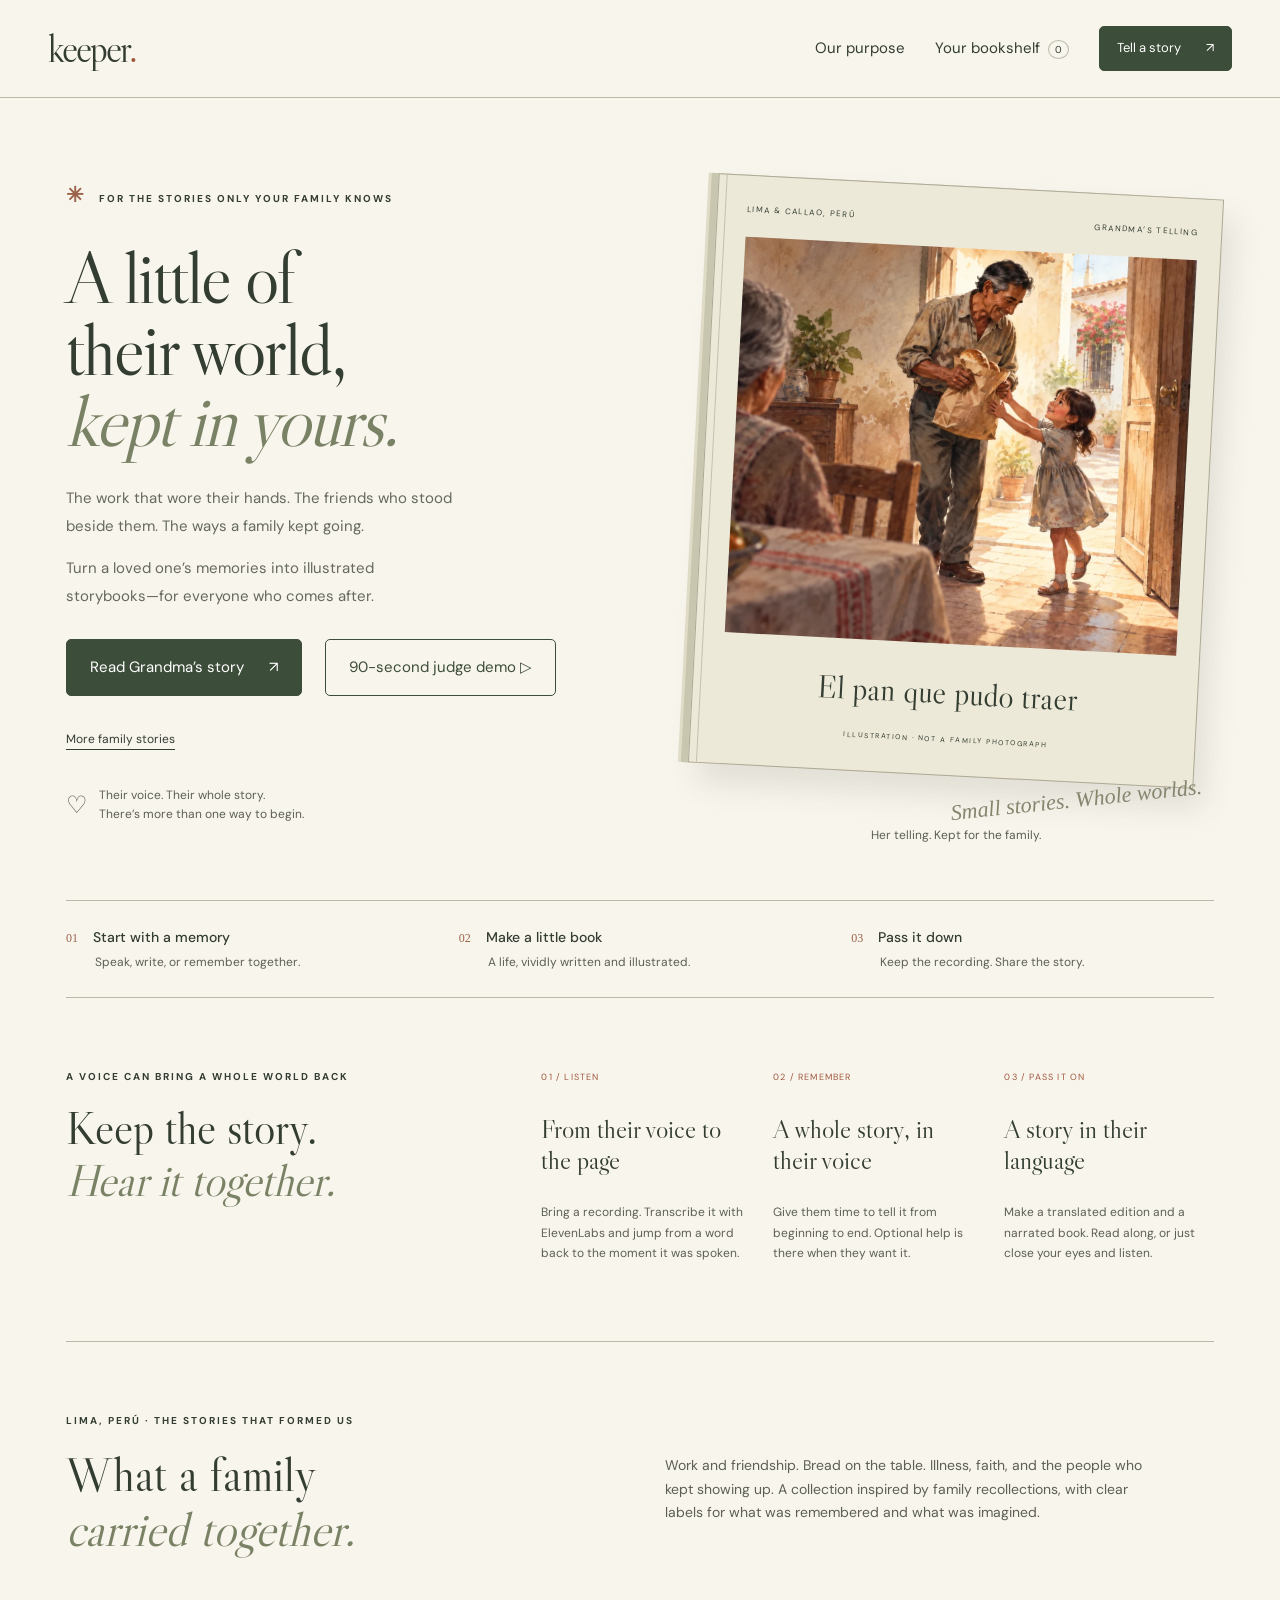
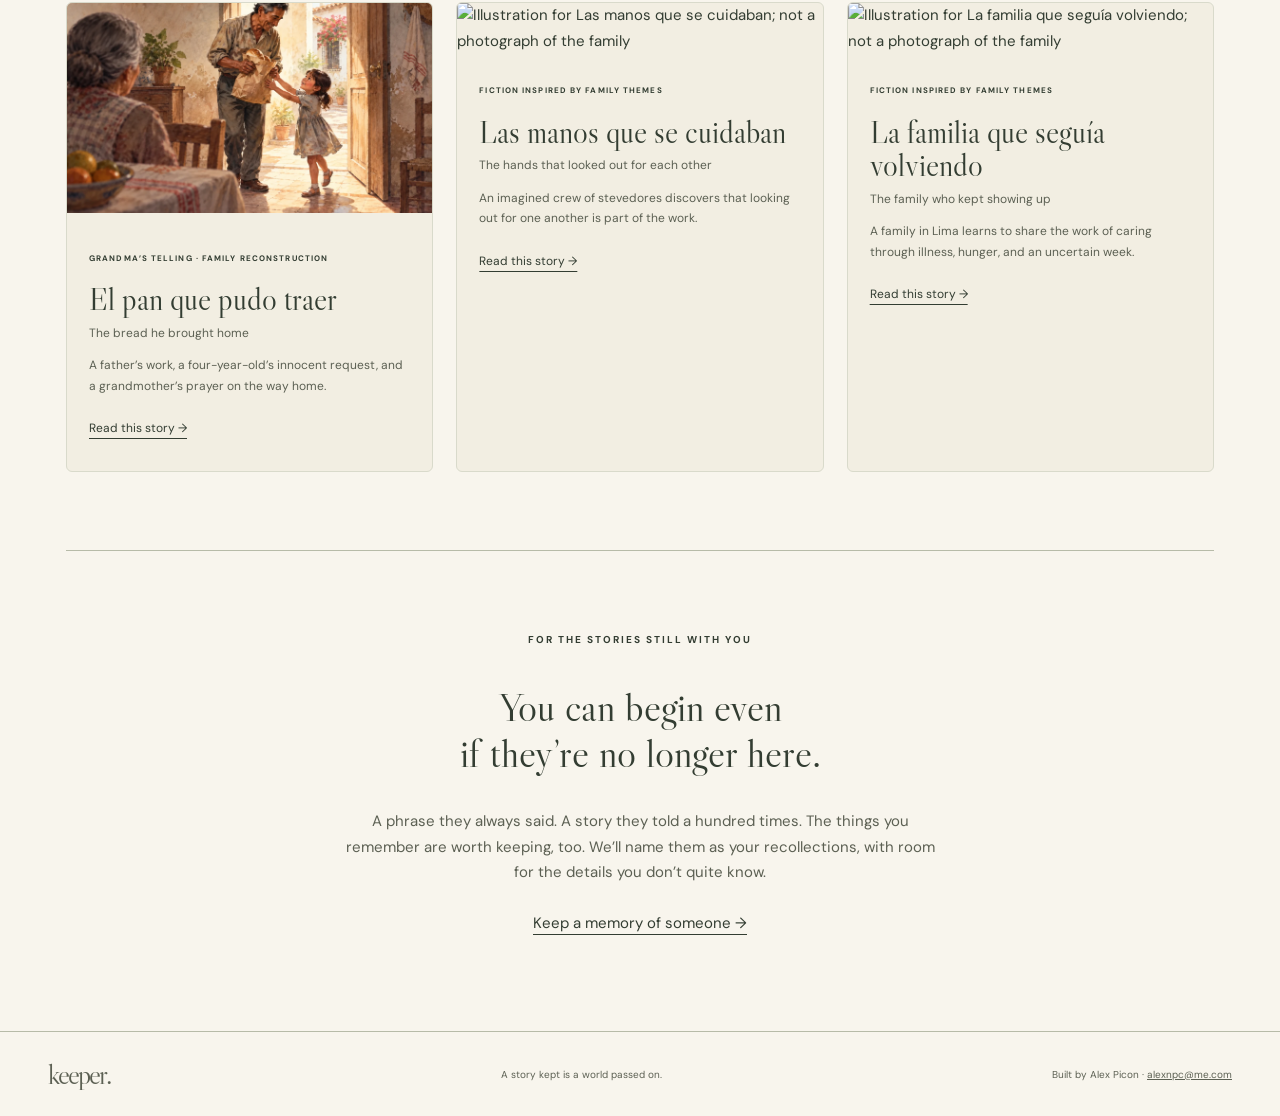
==== commit 20d540d2: "story first reader, warmer bookshelf, readable stop button, no logo mark, bread opens in english" ====
--- a/apps/keeper/index.html
+++ b/apps/keeper/index.html
@@ -9,7 +9,7 @@
 <link rel="stylesheet" href="story.css">
 </head>
 <body>
-<header><a class="brand" href="./" aria-label="Keeper home"><span class="brandmark">k</span> keeper<span class="brand-dot">.</span></a><nav><button id="homeBtn" class="text-btn">Our purpose</button><button id="shelfBtn" class="text-btn">Your bookshelf <span id="shelfCount">0</span></button><button id="newBtn" class="primary small">Tell a story <span>↗</span></button></nav></header>
+<header><a class="brand" href="./" aria-label="Keeper home">keeper<span class="brand-dot">.</span></a><nav><button id="homeBtn" class="text-btn">Our purpose</button><button id="shelfBtn" class="text-btn">Your bookshelf <span id="shelfCount">0</span></button><button id="newBtn" class="primary small">Tell a story <span>↗</span></button></nav></header>
 <main>
 <section id="home" class="view">
 <div class="hero"><div class="hero-copy"><div class="eyebrow"><span class="small-star">✳</span> FOR THE STORIES ONLY YOUR FAMILY KNOWS</div><h1>A little of<br>their world,<br><em>kept in yours.</em></h1><p>The work that wore their hands. The friends who stood beside them. The ways a family kept going.</p><p>Turn a loved one’s memories into illustrated storybooks—for everyone who comes after.</p><div class="actions"><button id="startBtn" class="primary">Read Grandma’s story <span>↗</span></button><button id="judgeBtn" class="secondary">90-second judge demo ▷</button><button id="exampleBtn" class="text-btn underline">More family stories</button></div><p id="demoStatus" class="muted" role="status"></p><button id="resumeBtn" class="text-btn underline" hidden>Continue your unfinished memory →</button><div class="hero-note"><span>♡</span> Their voice. Their whole story.<br>There’s more than one way to begin.</div></div>
@@ -24,6 +24,6 @@
 <div class="record-row"><button type="button" id="recordBtn" class="primary">● Start telling your story</button><span id="recordStatus" role="status">Keep talking. No questions or interruptions.</span></div><audio id="recording" controls hidden></audio><div class="audio-import"><label class="upload-label">Or bring an existing recording<input id="audioUpload" type="file" accept="audio/*,.m4a,.webm"></label><p class="muted">MP3, M4A, WAV, WebM, Ogg or FLAC · up to 20 MB</p><button id="transcribeBtn" class="secondary" type="button">Transcribe with ElevenLabs</button><p class="muted">This sends your selected audio to ElevenLabs. Only use recordings you have permission to share.</p><p id="transcribeStatus" role="status"></p><div id="transcriptProposal" hidden><label>Proposed transcript · check names and details<textarea id="proposedText" rows="5"></textarea></label><button type="button" id="acceptTranscriptBtn" class="secondary">Use this transcript</button><p class="muted">Replaces the text below. The original audio stays untouched.</p></div></div><label>The whole story <span class="label-note">Review the transcript, or write in your own words.</span><textarea id="memoryText" required minlength="30" maxlength="60000" rows="14" placeholder="There was a day at work I never forgot. We were tired, and then one of my friends noticed something…"></textarea></label><p id="draftStatus" class="muted" role="status"></p><p id="wordCount" class="muted">Keep the parts that matter, even when the ending is unfinished.</p><details class="prompt-card optional-guide"><summary>Need a hand remembering? Optional storytelling help</summary><span class="eyebrow">A LITTLE HELP GETTING STARTED</span><p id="promptText">What did the kitchen of your childhood smell like?</p><div class="interview-actions"><button type="button" id="promptBtn" class="text-btn underline">Another question ↻</button><button type="button" id="hearPromptBtn" class="text-btn underline">Listen to the question ♪</button><button type="button" id="followupBtn" class="text-btn underline">Ask about my memory ↗</button></div><p id="interviewStatus" class="muted" role="status"></p><audio id="interviewAudio" controls hidden></audio><p class="muted">Listen sends this question to ElevenLabs. Follow-up sends your current memory to Grok.</p></details><div class="book-options"><span class="eyebrow">GIVE THE STORY THE SPACE IT DESERVES</span><div class="fields"><label>The kind of book<select id="storyStyle"><option value="imaginative">Vivid literary retelling · imaginative</option><option value="faithful">Close to the telling · faithful retelling</option></select></label><label>Room for the whole story<select id="storyLength"><option value="8">8 chapters · a storybook</option><option value="12">12 chapters · a longer book</option></select></label></div><label>Chapter length<select id="chapterLength"><option value="concise">Short · about 80–110 words each</option><option value="full">Full · about 200–260 words each</option></select></label><label>The tone<select id="storyTone"><option value="match">Match the telling · grounded, tender, funny, or difficult</option><option value="wonder">A sense of wonder · when it fits the story</option></select></label><p class="muted">Imaginative retellings can add scenes and dialogue while respecting the subject. Each chapter names those additions. The original telling stays untouched.</p></div><label class="consent"><input id="consent" type="checkbox" required> I have permission to use this story. Send the reviewed text to xAI to draft the book.</label><p class="muted">Recordings stay in this browser unless you choose ElevenLabs transcription. Live dictation, if supported, uses your browser’s speech service. Text and illustration prompts go to xAI only when you ask. Download a copy to keep it beyond this browser.</p><button id="makeBtn" class="primary" type="submit">Make our storybook <span>↗</span></button><p id="formStatus" role="status"></p></form>
 <aside class="capture-aside"><span class="small-star">✳</span><h2>The best stories<br>take their time.</h2><p>The friend who stepped in.<br>The bread brought home.<br>The family who kept showing up.</p><hr><p>Keep the “I think” and the “maybe.” A memory doesn’t have to be complete to belong in your family’s story.</p><div class="source-note">THE ORIGINAL STAYS WITH THE STORY<br><small>Every AI-edited page links back to the words you gave us. Illustrations are interpretations, never historical photographs.</small></div></aside></div>
 </section>
-<section id="reader" class="view" hidden><div id="stickyChapterBar" class="sticky-chapter-bar" hidden><button type="button" id="stickyPrev" aria-label="Previous chapter">← Previous</button><span class="sticky-info"><span id="stickyPage" class="sticky-page"></span><span id="stickyTitle" class="sticky-title"></span></span><button type="button" id="stickyNext" aria-label="Next chapter">Next →</button></div><aside id="judgePanel" class="judge-panel" hidden aria-label="Judge walkthrough"><div><span class="eyebrow">KEEPER / JUDGE WALKTHROUGH</span><h2 id="judgeTitle"></h2><p id="judgeDescription"></p><p id="judgeEvidence" class="muted"></p></div><div class="judge-actions"><span id="judgeStep"></span><button id="judgeAction" class="primary">Play the source ♪</button><button id="judgePrev" class="secondary">← Back</button><button id="judgeNext" class="primary">Next moment →</button><button id="judgeExit" class="text-btn underline">Exit walkthrough</button></div></aside><div class="reader-toolbar"><button id="backBtn" class="text-btn">← Bookshelf</button><span id="bookSource" class="eyebrow"></span><button id="shareLinkBtn" class="secondary" hidden>Copy story link ↗</button><button id="keepBookBtn" class="text-btn underline" hidden>Save a copy to my bookshelf</button><button id="editMemoryBtn" class="text-btn underline">Edit original memory</button></div><div id="sharePanel" class="share-panel" hidden><label>Share this collection edition<input id="shareUrl" type="url" readonly></label><p id="shareStatus" class="muted" role="status"></p></div><button id="collectionUpdateBtn" class="secondary" hidden>Open the latest collection edition →</button><div class="book-heading"><p id="bookDedication" class="eyebrow"></p><h1 id="bookTitle"></h1><p id="bookAttribution"></p></div><section class="voice-studio" aria-label="Audiobook studio"><div class="studio-heading"><span class="eyebrow">THE FAMILY LISTENING ROOM</span><span id="voiceProvenance" class="muted">ElevenLabs · generated narrator</span></div><div class="studio-controls"><label>Read in<select id="editionSelect"><option value="Original">Original language</option><option>English</option><option>Spanish</option><option>French</option><option>Portuguese</option><option>Hindi</option></select></label><button id="translateBtn" class="secondary">Create translated edition</button><label>Reading voice<select id="narratorVoice"><option value="sarah">Sarah · warm</option><option value="george">George · storyteller</option><option value="lily">Lily · gentle</option></select></label><button id="narrateBtn" class="primary">Listen to this chapter ♪</button></div><div class="listening-controls"><audio id="chapterAudio" controls hidden></audio><label><input type="checkbox" id="continuousReading"> Continue to the next chapter</label><button id="downloadAudioBtn" class="text-btn underline" hidden>Download narration ↓</button></div><p id="voiceStatus" class="muted" role="status">Narration is a generated reading voice. Your original recording stays separate.</p><label id="translationReview" class="consent" hidden><input id="translationReviewed" type="checkbox"> I’ve checked this translated edition against the original.</label></section><details class="book-contents" open><summary>Inside this storybook <span id="bookStats"></span></summary><nav id="chapterList" aria-label="Story chapters"></nav></details><div id="bookPages"></div><div class="page-controls"><button id="prevPage" class="secondary">← Previous</button><span id="pageCount" aria-live="polite"></span><button id="nextPage" class="secondary">Next →</button></div><details id="familyNote" class="family-note" hidden><summary class="eyebrow">A separate family note</summary><p id="familyNoteAuthor" class="muted"></p><p id="familyNoteText"></p></details><details class="original"><summary><strong id="originalLabel" style="font-weight:400">Kept in their original words</strong> <span>View source & recording</span></summary><p id="originalAttribution"></p><blockquote id="originalText"></blockquote><audio id="originalAudio" controls hidden></audio><p id="sourceAudioLabel" class="muted"></p><div id="sourceTimeline" class="source-timeline"></div></details><div class="review-panel"><div><span class="eyebrow">BEFORE IT BECOMES A KEEPSAKE</span><h2>Does it sound like your family?</h2><p id="bookNotice"></p><label class="consent"><input id="reviewed" type="checkbox"> I’ve checked the story and its source. It’s ready for our family.</label></div><div class="export-actions"><button id="downloadBtn" class="primary">Download family book ↓</button><button id="printBtn" class="secondary">Print / save as PDF</button><p class="muted">A self-contained HTML book, with its source, recording, and generated narration. Send the downloaded file to your family.</p></div></div><div class="next-memory"><span class="eyebrow">THERE’S ALWAYS ANOTHER CHAPTER</span><h2 id="followup"></h2><button id="anotherBtn" class="text-btn underline">Keep another memory →</button></div><p id="readerStatus" role="status"></p></section>
-<section id="shelf" class="view" hidden><div class="section-heading"><span class="eyebrow">YOUR FAMILY LIBRARY</span><h1>A place for<br><em>their whole world.</em></h1><p>Saved on this browser. Download your books for a lasting family copy.</p></div><div id="shelfBooks" class="shelf-grid"></div></section>
+<section id="reader" class="view" hidden><div id="stickyChapterBar" class="sticky-chapter-bar" hidden><button type="button" id="stickyPrev" aria-label="Previous chapter">← Previous</button><span class="sticky-info"><span id="stickyPage" class="sticky-page"></span><span id="stickyTitle" class="sticky-title"></span></span><button type="button" id="stickyNext" aria-label="Next chapter">Next →</button></div><aside id="judgePanel" class="judge-panel" hidden aria-label="Judge walkthrough"><div><span class="eyebrow">KEEPER / JUDGE WALKTHROUGH</span><h2 id="judgeTitle"></h2><p id="judgeDescription"></p><p id="judgeEvidence" class="muted"></p></div><div class="judge-actions"><span id="judgeStep"></span><button id="judgeAction" class="primary">Play the source ♪</button><button id="judgePrev" class="secondary">← Back</button><button id="judgeNext" class="primary">Next moment →</button><button id="judgeExit" class="text-btn underline">Exit walkthrough</button></div></aside><div class="reader-toolbar"><button id="backBtn" class="text-btn">← Bookshelf</button><span id="bookSource" class="eyebrow"></span><button id="shareLinkBtn" class="secondary" hidden>Copy story link ↗</button><button id="keepBookBtn" class="text-btn underline" hidden>Save a copy to my bookshelf</button><button id="editMemoryBtn" class="text-btn underline">Edit original memory</button></div><div id="sharePanel" class="share-panel" hidden><label>Share this collection edition<input id="shareUrl" type="url" readonly></label><p id="shareStatus" class="muted" role="status"></p></div><button id="collectionUpdateBtn" class="secondary" hidden>Open the latest collection edition →</button><div class="book-heading"><p id="bookDedication" class="eyebrow"></p><h1 id="bookTitle"></h1><p id="bookAttribution"></p></div><details class="book-contents" open><summary>Inside this storybook <span id="bookStats"></span></summary><nav id="chapterList" aria-label="Story chapters"></nav></details><div id="bookPages"></div><div class="page-controls"><button id="prevPage" class="secondary">← Previous</button><span id="pageCount" aria-live="polite"></span><button id="nextPage" class="secondary">Next →</button></div><section class="voice-studio" aria-label="Audiobook studio"><div class="studio-heading"><div><span class="eyebrow">THE FAMILY LISTENING ROOM</span><h2>Listen together</h2></div><span id="voiceProvenance" class="muted">ElevenLabs · generated narrator</span></div><div class="studio-controls"><label>Read in<select id="editionSelect"><option value="Original">Original language</option><option>English</option><option>Spanish</option><option>French</option><option>Portuguese</option><option>Hindi</option></select></label><button id="translateBtn" class="secondary">Create translated edition</button><label>Reading voice<select id="narratorVoice"><option value="sarah">Sarah · warm</option><option value="george">George · storyteller</option><option value="lily">Lily · gentle</option></select></label><button id="narrateBtn" class="primary">Listen to this chapter ♪</button></div><div class="listening-controls"><audio id="chapterAudio" controls hidden></audio><label><input type="checkbox" id="continuousReading"> Continue to the next chapter</label><button id="downloadAudioBtn" class="text-btn underline" hidden>Download narration ↓</button></div><p id="voiceStatus" class="muted" role="status">Narration is a generated reading voice. Your original recording stays separate.</p><label id="translationReview" class="consent" hidden><input id="translationReviewed" type="checkbox"> I’ve checked this translated edition against the original.</label></section><details id="familyNote" class="family-note" hidden><summary class="eyebrow">A separate family note</summary><p id="familyNoteAuthor" class="muted"></p><p id="familyNoteText"></p></details><details class="original"><summary><strong id="originalLabel" style="font-weight:400">Kept in their original words</strong> <span>View source & recording</span></summary><p id="originalAttribution"></p><blockquote id="originalText"></blockquote><audio id="originalAudio" controls hidden></audio><p id="sourceAudioLabel" class="muted"></p><div id="sourceTimeline" class="source-timeline"></div></details><div class="review-panel"><div><span class="eyebrow">BEFORE IT BECOMES A KEEPSAKE</span><h2>Does it sound like your family?</h2><p id="bookNotice"></p><label class="consent"><input id="reviewed" type="checkbox"> I’ve checked the story and its source. It’s ready for our family.</label></div><div class="export-actions"><button id="downloadBtn" class="primary">Download family book ↓</button><button id="printBtn" class="secondary">Print / save as PDF</button><p class="muted">A self-contained HTML book, with its source, recording, and generated narration. Send the downloaded file to your family.</p></div></div><div class="next-memory"><span class="eyebrow">THERE’S ALWAYS ANOTHER CHAPTER</span><h2 id="followup"></h2><button id="anotherBtn" class="text-btn underline">Keep another memory →</button></div><p id="readerStatus" role="status"></p></section>
+<section id="shelf" class="view" hidden><div class="section-heading"><span class="eyebrow">YOUR FAMILY LIBRARY</span><h1>A place for<br><em>their whole world.</em></h1><p>Saved on this browser. Download your books for a lasting family copy.</p></div><div id="shelfBooks"></div></section>
 </main><footer><a class="brand" href="./">keeper.</a><span>A story kept is a world passed on.</span><span data-credit="alex-picon">Built by Alex Picon · <a href="mailto:alexnpc@me.com">alexnpc@me.com</a></span></footer><script type="module" src="js/story.js"></script></body></html>
--- a/apps/keeper/story.css
+++ b/apps/keeper/story.css
@@ -1,8 +1,24 @@
 /* Author: Alex Picon <alexnpc@me.com> */
 @import url('https://fonts.googleapis.com/css2?family=DM+Sans:wght@400;500;600;700&family=Libre+Caslon+Display&display=swap');
-:root{--paper:#f8f5ed;--ink:#333d32;--green:#3c4d39;--muted:#5c6053;--line:#b7bba8;--control-border:#7f8570;--accent:#a0583d;--sticky-bar-h:56px}*{box-sizing:border-box}body{margin:0;background:var(--paper);color:var(--ink);font-family:'DM Sans',sans-serif;font-size:15px;line-height:1.7}button,input,textarea{font:inherit}button,a,input,textarea{touch-action:manipulation}button{cursor:pointer}button:disabled{opacity:.5;cursor:wait}a{color:inherit}button:focus-visible,a:focus-visible,input:focus-visible,textarea:focus-visible,summary:focus-visible{outline:3px solid #aa6d42;outline-offset:4px}[hidden]{display:none!important}header{max-width:1340px;margin:auto;padding:25px 48px;border-bottom:1px solid var(--line);display:flex;align-items:center;justify-content:space-between}.brand{font:38px 'Libre Caslon Display',Georgia,serif;text-decoration:none;letter-spacing:-2px}.brandmark{display:inline-grid;place-items:center;border:1px solid #8c957e;border-radius:50% 50% 4px 4px;font-size:27px;width:31px;height:36px;margin-right:10px}.brand-dot{color:var(--accent)}nav{display:flex;align-items:center;gap:30px}.text-btn{background:none;border:0;color:var(--ink);padding:10px 0}.underline{text-decoration:underline;text-underline-offset:6px}.primary,.secondary{border:1px solid var(--green);padding:15px 23px;border-radius:5px;display:inline-flex;align-items:center;justify-content:center;gap:25px}.primary{background:var(--green);color:#fff}.primary:hover{background:#263b29}.secondary{background:transparent;color:var(--green)}.small{padding:10px 17px;font-size:13px}#shelfCount{font-size:10px;border:1px solid var(--line);border-radius:50%;padding:2px 6px;margin-left:4px}main{max-width:1244px;margin:auto;padding:0 48px}.hero{display:grid;grid-template-columns:1.08fr 1fr;gap:75px;padding:70px 0 65px;align-items:center}.eyebrow{font-size:10px;font-weight:700;letter-spacing:2px}.small-star{font-size:21px;color:#9b634a;margin-right:9px}.hero h1,.section-heading h1{font:clamp(52px,5.65vw,81px)/.99 'Libre Caslon Display',Georgia,serif;letter-spacing:-2px;margin:28px 0}em{font-weight:400;color:#7a8265}.hero-copy>p{max-width:390px;font-size:15px;line-height:1.85;color:#65695f}.actions{display:flex;align-items:center;gap:23px;flex-wrap:wrap;margin-top:28px}.actions .text-btn{font-size:12px}.hero-note{font-size:12px;line-height:1.6;color:var(--muted);margin-top:26px;display:flex;gap:11px}.hero-note>span{font-size:24px}.hero-art{position:relative;padding:18px 5px 38px}.book-cover{background:#ede9d8;border:1px solid #ada896;padding:25px 23px 25px 29px;box-shadow:-7px 0 0 #c8c6af,-10px 0 0 #e0dbc7,10px 19px 30px #44452c20;transform:rotate(3deg);position:relative}.book-cover:before{content:'';position:absolute;left:7px;top:0;bottom:0;border-left:1px solid #c5c1ae}.cover-top{font-size:8px;letter-spacing:1.4px;margin:2px 0 20px;display:flex;justify-content:space-between}.book-cover img{width:100%;aspect-ratio:1.14;object-fit:cover}.cover-bottom{text-align:center}.cover-bottom p{font:32px/1.1 'Libre Caslon Display',Georgia,serif;margin:24px 0 13px}.cover-bottom span{font-size:7px;letter-spacing:1.5px}.handwritten{display:block;position:absolute;bottom:22px;right:12px;font:italic 22px Georgia;color:#85856e;transform:rotate(-6deg)}.art-caption{font-size:12px;text-align:center;position:relative;top:49px;color:var(--muted)}.promise-strip{display:grid;grid-template-columns:repeat(3,1fr);border-block:1px solid var(--line);padding:27px 0;gap:30px}.promise-strip>span{font:12px Georgia;color:#9b634a}.promise-strip b{font:500 14px 'DM Sans',sans-serif;color:var(--ink);margin-left:12px}.promise-strip small{display:block;color:var(--muted);font:12px 'DM Sans',sans-serif;margin:8px 0 0 29px}.remembrance{max-width:590px;text-align:center;margin:75px auto 85px}.remembrance h2,h2{font:40px/1.15 'Libre Caslon Display',Georgia,serif;font-weight:400}.remembrance p{color:var(--muted)}footer{border-top:1px solid var(--line);padding:25px 48px;display:flex;justify-content:space-between;align-items:center;gap:20px;font-size:10px;color:var(--muted)}footer .brand{font-size:28px}.section-heading{margin:50px 0 35px}.section-heading h1{font-size:60px}.section-heading>p{color:var(--muted)}.capture-layout{display:grid;grid-template-columns:1.65fr 1fr;gap:75px;margin-bottom:70px}label{display:block;font-size:13px;font-weight:500;margin-bottom:18px}input:not([type=radio]):not([type=checkbox]),textarea{display:block;width:100%;padding:12px 14px;border:1px solid var(--control-border);background:#fffcf5;color:var(--ink);border-radius:4px;margin-top:7px}textarea{resize:vertical;line-height:1.8}.fields{display:grid;grid-template-columns:1fr 1fr;gap:20px}.mode{border:0;padding:0;margin:0 0 20px}.mode legend{font-size:13px;margin-bottom:10px}.mode label{display:inline-block;margin:0 12px 6px 0;font-weight:400}input[type=radio],input[type=checkbox]{accent-color:var(--green)}.prompt-card{padding:22px 26px;background:#eeeee2;border-left:2px solid #9b9e7d;margin:18px 0}.prompt-card p{font:27px/1.2 'Libre Caslon Display',Georgia,serif;margin:14px 0 5px}.prompt-card button{font-size:11px}.record-row{display:flex;align-items:center;gap:18px;margin:25px 0 15px}.record-row span,.label-note{font-size:12px;font-weight:400;color:var(--muted)}audio{width:100%;margin:12px 0}.consent{display:flex;gap:10px;align-items:flex-start;font-weight:400;font-size:13px}.consent input{margin-top:6px}.muted{font-size:13px;line-height:1.8;color:var(--muted)}.capture-aside{background:#ececde;border-radius:110px 110px 4px 4px;padding:65px 35px 40px;align-self:start;text-align:center}.capture-aside p{color:var(--muted);font-size:14px}.capture-aside hr{border:0;border-top:1px solid #a8aa9c;margin:30px}.source-note{margin-top:35px;font-size:9px;letter-spacing:1px}.source-note small{display:block;font-size:12px;letter-spacing:0;margin-top:12px}.reader-toolbar{display:flex;justify-content:space-between;gap:20px;align-items:center;margin-top:25px}.book-heading{text-align:center;margin:35px 0}.book-heading h1{font:56px/1.05 'Libre Caslon Display',Georgia,serif;margin:16px auto;max-width:750px}.book-heading>p:last-child{font-size:12px;color:var(--muted)}.spread{display:grid;grid-template-columns:1fr 1fr;min-height:420px;background:#fffcf4;box-shadow:0 10px 40px #34402d12;border:1px solid #b9b6ab}.page-art{padding:0;display:flex;align-items:center;justify-content:center;background:#e9ebdf}.art-frame{padding:36px 30px;display:flex;flex-direction:column;align-items:center;gap:14px;max-width:100%}.art-mat{margin:0;background:#fffaf0;padding:12px;border:1px solid #34402d3d;box-shadow:0 1px 2px #34402d1a,0 4px 10px #34402d17,0 16px 32px #34402d1f}.art-mat img{display:block;width:100%;aspect-ratio:1.5;max-height:380px;object-fit:contain;background:#fff}.art-label{font:italic 12px Georgia,serif;color:var(--muted);text-align:center;margin:0;max-width:320px}.page-art>.art-frame>p:not(.art-label){font-size:12px;color:var(--muted);text-align:center}.art-empty{font:italic 32px 'Libre Caslon Display',Georgia,serif;color:#82886e;margin:20px 20px 0;text-align:center}.page-text{padding:45px;border-left:1px solid #bbb7ab}.page-text h2{font-size:35px;margin:20px 0}.page-text .prose{font:20px/1.85 'Libre Caslon Display',Georgia,serif;white-space:pre-wrap}.source-quote{font-size:11px;color:var(--muted);margin-top:25px}.source-quote blockquote{border-left:2px solid #afb39c;padding:8px 15px;margin:12px 0;white-space:pre-wrap}.page-text textarea{font-size:15px}.page-controls{display:flex;align-items:center;justify-content:center;gap:30px;margin:25px 0;font-size:12px}.page-controls button{padding:8px 15px}.original{border-block:1px solid var(--line);padding:20px 0;margin:30px 0}.original summary{cursor:pointer;font-size:15px}.original summary span{float:right;font-size:11px;color:var(--muted)}.original blockquote{white-space:pre-wrap;font:22px/1.7 'Libre Caslon Display',Georgia,serif;max-width:800px}.original>p{font-size:12px}.review-panel{display:grid;grid-template-columns:1.5fr 1fr;gap:60px;background:#eeeee1;padding:30px}.review-panel h2{font-size:32px;margin:13px 0}.review-panel p{font-size:12px}.export-actions{display:flex;flex-direction:column;gap:12px}.next-memory{text-align:center;max-width:600px;margin:65px auto}.next-memory h2{font-size:32px}.shelf-grid{display:grid;grid-template-columns:repeat(3,1fr);gap:25px;min-height:300px;margin-bottom:60px}.shelf-card{background:#ebe9da;padding:25px;border:1px solid #aaa89b;border-radius:4px}.shelf-card h2{font-size:30px}.shelf-card p{font-size:12px}.shelf-card button{margin-right:10px}.shelf-card img{width:100%;height:160px;object-fit:cover}#formStatus,#readerStatus{font-size:13px;color:#8a4d30}.recording-active{color:#a0392b;border-color:#a0392b}
+:root{--paper:#f8f5ed;--ink:#333d32;--green:#3c4d39;--muted:#5c6053;--line:#b7bba8;--control-border:#7f8570;--accent:#a0583d;--sticky-bar-h:56px}*{box-sizing:border-box}body{margin:0;background:var(--paper);color:var(--ink);font-family:'DM Sans',sans-serif;font-size:15px;line-height:1.7}button,input,textarea{font:inherit}button,a,input,textarea{touch-action:manipulation}button{cursor:pointer}button:disabled{opacity:.5;cursor:wait}a{color:inherit}button:focus-visible,a:focus-visible,input:focus-visible,textarea:focus-visible,summary:focus-visible{outline:3px solid #aa6d42;outline-offset:4px}[hidden]{display:none!important}header{max-width:1340px;margin:auto;padding:25px 48px;border-bottom:1px solid var(--line);display:flex;align-items:center;justify-content:space-between}.brand{font:38px 'Libre Caslon Display',Georgia,serif;text-decoration:none;letter-spacing:-2px}.brand-dot{color:var(--accent)}nav{display:flex;align-items:center;gap:30px}.text-btn{background:none;border:0;color:var(--ink);padding:10px 0}.underline{text-decoration:underline;text-underline-offset:6px}.primary,.secondary{border:1px solid var(--green);padding:15px 23px;border-radius:5px;display:inline-flex;align-items:center;justify-content:center;gap:25px}.primary{background:var(--green);color:#fff}.primary:hover{background:#263b29}.secondary{background:transparent;color:var(--green)}.small{padding:10px 17px;font-size:13px}#shelfCount{font-size:10px;border:1px solid var(--line);border-radius:50%;padding:2px 6px;margin-left:4px}main{max-width:1244px;margin:auto;padding:0 48px}.hero{display:grid;grid-template-columns:1.08fr 1fr;gap:75px;padding:70px 0 65px;align-items:center}.eyebrow{font-size:10px;font-weight:700;letter-spacing:2px}.small-star{font-size:21px;color:#9b634a;margin-right:9px}.hero h1,.section-heading h1{font:clamp(52px,5.65vw,81px)/.99 'Libre Caslon Display',Georgia,serif;letter-spacing:-2px;margin:28px 0}em{font-weight:400;color:#7a8265}.hero-copy>p{max-width:390px;font-size:15px;line-height:1.85;color:#65695f}.actions{display:flex;align-items:center;gap:23px;flex-wrap:wrap;margin-top:28px}.actions .text-btn{font-size:12px}.hero-note{font-size:12px;line-height:1.6;color:var(--muted);margin-top:26px;display:flex;gap:11px}.hero-note>span{font-size:24px}.hero-art{position:relative;padding:18px 5px 38px}.book-cover{background:#ede9d8;border:1px solid #ada896;padding:25px 23px 25px 29px;box-shadow:-7px 0 0 #c8c6af,-10px 0 0 #e0dbc7,10px 19px 30px #44452c20;transform:rotate(3deg);position:relative}.book-cover:before{content:'';position:absolute;left:7px;top:0;bottom:0;border-left:1px solid #c5c1ae}.cover-top{font-size:8px;letter-spacing:1.4px;margin:2px 0 20px;display:flex;justify-content:space-between}.book-cover img{width:100%;aspect-ratio:1.14;object-fit:cover}.cover-bottom{text-align:center}.cover-bottom p{font:32px/1.1 'Libre Caslon Display',Georgia,serif;margin:24px 0 13px}.cover-bottom span{font-size:7px;letter-spacing:1.5px}.handwritten{display:block;position:absolute;bottom:22px;right:12px;font:italic 22px Georgia;color:#85856e;transform:rotate(-6deg)}.art-caption{font-size:12px;text-align:center;position:relative;top:49px;color:var(--muted)}.promise-strip{display:grid;grid-template-columns:repeat(3,1fr);border-block:1px solid var(--line);padding:27px 0;gap:30px}.promise-strip>span{font:12px Georgia;color:#9b634a}.promise-strip b{font:500 14px 'DM Sans',sans-serif;color:var(--ink);margin-left:12px}.promise-strip small{display:block;color:var(--muted);font:12px 'DM Sans',sans-serif;margin:8px 0 0 29px}.remembrance{max-width:590px;text-align:center;margin:75px auto 85px}.remembrance h2,h2{font:40px/1.15 'Libre Caslon Display',Georgia,serif;font-weight:400}.remembrance p{color:var(--muted)}footer{border-top:1px solid var(--line);padding:25px 48px;display:flex;justify-content:space-between;align-items:center;gap:20px;font-size:10px;color:var(--muted)}footer .brand{font-size:28px}.section-heading{margin:50px 0 35px}.section-heading h1{font-size:60px}.section-heading>p{color:var(--muted)}.capture-layout{display:grid;grid-template-columns:1.65fr 1fr;gap:75px;margin-bottom:70px}label{display:block;font-size:13px;font-weight:500;margin-bottom:18px}input:not([type=radio]):not([type=checkbox]),textarea{display:block;width:100%;padding:12px 14px;border:1px solid var(--control-border);background:#fffcf5;color:var(--ink);border-radius:4px;margin-top:7px}textarea{resize:vertical;line-height:1.8}.fields{display:grid;grid-template-columns:1fr 1fr;gap:20px}.mode{border:0;padding:0;margin:0 0 20px}.mode legend{font-size:13px;margin-bottom:10px}.mode label{display:inline-block;margin:0 12px 6px 0;font-weight:400}input[type=radio],input[type=checkbox]{accent-color:var(--green)}.prompt-card{padding:22px 26px;background:#eeeee2;border-left:2px solid #9b9e7d;margin:18px 0}.prompt-card p{font:27px/1.2 'Libre Caslon Display',Georgia,serif;margin:14px 0 5px}.prompt-card button{font-size:11px}.record-row{display:flex;align-items:center;gap:18px;margin:25px 0 15px}.record-row span,.label-note{font-size:12px;font-weight:400;color:var(--muted)}audio{width:100%;margin:12px 0}.consent{display:flex;gap:10px;align-items:flex-start;font-weight:400;font-size:13px}.consent input{margin-top:6px}.muted{font-size:13px;line-height:1.8;color:var(--muted)}.capture-aside{background:#ececde;border-radius:110px 110px 4px 4px;padding:65px 35px 40px;align-self:start;text-align:center}.capture-aside p{color:var(--muted);font-size:14px}.capture-aside hr{border:0;border-top:1px solid #a8aa9c;margin:30px}.source-note{margin-top:35px;font-size:9px;letter-spacing:1px}.source-note small{display:block;font-size:12px;letter-spacing:0;margin-top:12px}.reader-toolbar{display:flex;justify-content:space-between;gap:20px;align-items:center;margin-top:25px}.book-heading{text-align:center;margin:35px 0}.book-heading h1{font:56px/1.05 'Libre Caslon Display',Georgia,serif;margin:16px auto;max-width:750px}.book-heading>p:last-child{font-size:12px;color:var(--muted)}.spread{display:grid;grid-template-columns:1fr 1fr;min-height:420px;background:#fffcf4;box-shadow:0 10px 40px #34402d12;border:1px solid #b9b6ab}.page-art{padding:0;display:flex;align-items:flex-start;justify-content:center;background:#e9ebdf}.art-frame{padding:36px 30px;display:flex;flex-direction:column;align-items:center;gap:14px;max-width:100%}.art-mat{margin:0;background:#fffaf0;padding:12px;border:1px solid #34402d3d;box-shadow:0 1px 2px #34402d1a,0 4px 10px #34402d17,0 16px 32px #34402d1f}.art-mat img{display:block;width:100%;aspect-ratio:1.5;max-height:380px;object-fit:contain;background:#fff}.art-label{font:italic 12px Georgia,serif;color:var(--muted);text-align:center;margin:0;max-width:320px}.page-art>.art-frame>p:not(.art-label){font-size:12px;color:var(--muted);text-align:center}.art-empty{font:italic 32px 'Libre Caslon Display',Georgia,serif;color:#82886e;margin:20px 20px 0;text-align:center}.page-text{padding:45px;border-left:1px solid #bbb7ab}.page-text h2{font-size:35px;margin:20px 0}.page-text .prose{font:20px/1.85 'Libre Caslon Display',Georgia,serif;white-space:pre-wrap}.source-quote{font-size:11px;color:var(--muted);margin-top:25px}.source-quote blockquote{border-left:2px solid #afb39c;padding:8px 15px;margin:12px 0;white-space:pre-wrap}.page-text textarea{font-size:15px}.page-controls{display:flex;align-items:center;justify-content:center;gap:30px;margin:25px 0;font-size:12px}.page-controls button{padding:8px 15px}.original{border-block:1px solid var(--line);padding:20px 0;margin:30px 0}.original summary{cursor:pointer;font-size:15px}.original summary span{float:right;font-size:11px;color:var(--muted)}.original blockquote{white-space:pre-wrap;font:22px/1.7 'Libre Caslon Display',Georgia,serif;max-width:800px}.original>p{font-size:12px}.review-panel{display:grid;grid-template-columns:1.5fr 1fr;gap:60px;background:#eeeee1;padding:30px}.review-panel h2{font-size:32px;margin:13px 0}.review-panel p{font-size:12px}.export-actions{display:flex;flex-direction:column;gap:12px}.next-memory{text-align:center;max-width:600px;margin:65px auto}.next-memory h2{font-size:32px}.shelf-grid{display:grid;grid-template-columns:repeat(3,1fr);gap:25px;min-height:300px;margin-bottom:60px}.shelf-card{background:#ebe9da;padding:25px;border:1px solid #aaa89b;border-radius:4px}.shelf-card h2{font-size:30px}.shelf-card p{font-size:12px}.shelf-card button{margin-right:10px}.shelf-card img{width:100%;height:160px;object-fit:cover}#formStatus,#readerStatus{font-size:13px;color:#8a4d30}
+.recording-active{background:#a0392b!important;border-color:#a0392b!important;color:#fff!important}
+.recording-active::before{content:'';display:inline-block;width:10px;height:10px;border-radius:50%;background:#fff;margin-right:8px;animation:keeper-pulse 1.2s ease-in-out infinite}
+@media(prefers-reduced-motion:reduce){.recording-active::before{animation:none;opacity:.85}}
+@keyframes keeper-pulse{0%,100%{opacity:1;transform:scale(1)}50%{opacity:.4;transform:scale(.7)}}
+.listen-chapter-link{display:block;font-size:12px;margin:2px 0 18px}
+.voice-studio .studio-heading>div{display:flex;flex-direction:column;gap:4px}
+.voice-studio h2{font-size:24px;margin:0}
+.example-collection-shelf{margin-top:15px;border-top:1px solid var(--line);padding-top:20px}
+.example-collection-shelf summary{cursor:pointer;font-size:11px;margin-bottom:15px}
+.example-collection-shelf .family-book>img{height:150px}
+.example-shelf-grid{display:grid;grid-template-columns:repeat(3,1fr);gap:23px;margin-bottom:0}
+.example-collection-label{margin:0 0 15px}
+.placeholder-card{border:2px dashed #aaa89b;background:transparent;text-align:center}
+.placeholder-card .small-star{font-size:24px;display:block;margin-bottom:10px}
+@media(max-width:800px){.example-shelf-grid{grid-template-columns:repeat(2,1fr)}}
+@media(max-width:600px){.example-shelf-grid{grid-template-columns:1fr}}
 @media(max-width:800px){header{padding:18px 22px}nav{gap:18px}nav #homeBtn{display:none}main{padding:0 24px}.hero{gap:35px;padding:45px 0;grid-template-columns:1fr 1fr}.hero h1{font-size:59px}.hero-copy>p{font-size:13px}.eyebrow{font-size:9px;letter-spacing:1.3px}.book-cover{padding:18px}.cover-top{font-size:6px}.cover-bottom p{font-size:26px}.cover-bottom span{font-size:6px}.capture-layout{gap:30px}.page-text{padding:25px}.review-panel{gap:25px}.shelf-grid{grid-template-columns:repeat(2,1fr)}}
-@media(max-width:600px){header{padding:14px 16px;gap:10px}header .brand{font-size:30px}.brandmark{display:none}nav{gap:8px;row-gap:6px;flex-wrap:wrap;justify-content:flex-end;min-width:0}nav .text-btn{font-size:11px}nav .small{padding:8px 12px;font-size:11px}.primary,.secondary{gap:8px}.reader-toolbar>*{min-width:0}#bookSource{overflow-wrap:anywhere}.family-book,.shelf-card{min-width:0}.family-book p,.shelf-card p{overflow-wrap:anywhere}.hero{grid-template-columns:1fr;gap:36px}.hero h1{font-size:70px}.hero-copy>p{font-size:15px}.hero-art{max-width:370px;margin:0 auto 35px;width:90%}.cover-top{font-size:8px}.cover-bottom span{font-size:7px}.promise-strip{grid-template-columns:1fr;padding:25px 0;gap:22px}.remembrance{margin:55px auto}.remembrance h2{font-size:38px}.capture-layout,.spread,.review-panel{grid-template-columns:1fr}.capture-aside{border-radius:5px;padding:25px}.fields{grid-template-columns:1fr;gap:0}.section-heading h1{font-size:53px}.reader-toolbar{gap:12px;font-size:11px;flex-wrap:wrap}.book-heading h1{font-size:44px}.art-frame{padding:20px}.page-text{padding:28px;border:0}.original summary span{float:none;display:block;margin-top:7px}.original blockquote{margin-inline:0}.review-panel{padding:23px}.shelf-grid{grid-template-columns:1fr}footer{padding:22px 24px;flex-wrap:wrap}footer>span:last-child{width:100%}.record-row{flex-wrap:wrap}.actions{gap:13px}}
+@media(max-width:600px){header{padding:14px 16px;gap:10px}header .brand{font-size:30px}nav{gap:8px;row-gap:6px;flex-wrap:wrap;justify-content:flex-end;min-width:0}nav .text-btn{font-size:11px}nav .small{padding:8px 12px;font-size:11px}.primary,.secondary{gap:8px}.reader-toolbar>*{min-width:0}#bookSource{overflow-wrap:anywhere}.family-book,.shelf-card{min-width:0}.family-book p,.shelf-card p{overflow-wrap:anywhere}.hero{grid-template-columns:1fr;gap:36px}.hero h1{font-size:70px}.hero-copy>p{font-size:15px}.hero-art{max-width:370px;margin:0 auto 35px;width:90%}.cover-top{font-size:8px}.cover-bottom span{font-size:7px}.promise-strip{grid-template-columns:1fr;padding:25px 0;gap:22px}.remembrance{margin:55px auto}.remembrance h2{font-size:38px}.capture-layout,.spread,.review-panel{grid-template-columns:1fr}.capture-aside{border-radius:5px;padding:25px}.fields{grid-template-columns:1fr;gap:0}.section-heading h1{font-size:53px}.reader-toolbar{gap:12px;font-size:11px;flex-wrap:wrap}.book-heading h1{font-size:44px}.art-frame{padding:20px}.page-text{padding:28px;border:0}.original summary span{float:none;display:block;margin-top:7px}.original blockquote{margin-inline:0}.review-panel{padding:23px}.shelf-grid{grid-template-columns:1fr}footer{padding:22px 24px;flex-wrap:wrap}footer>span:last-child{width:100%}.record-row{flex-wrap:wrap}.actions{gap:13px}}
 @media print{header,footer,.reader-toolbar,.page-controls,.review-panel,.next-memory,button,#readerStatus,.sticky-chapter-bar{display:none!important}body{background:white}main{padding:0;max-width:none}.spread{break-after:page;box-shadow:none;min-height:0}.art-frame{position:static}.page-text{padding:25px}.original{break-before:page}.original>*,.original:not([open])>*{display:block}.source-quote{display:block}audio{display:none}.book-heading h1{font-size:42px}}
 
 /* Voice, family editions, and the guided judge walkthrough. */
@@ -12,7 +28,7 @@
 @media print{.voice-studio,.judge-panel{display:none!important}}
 
 /* Let the storyteller speak; guidance stays optional. */
-.optional-guide summary{cursor:pointer;font-size:13px;font-weight:500}.optional-guide[open] summary{margin-bottom:18px}.book-options{padding:24px 0;border-block:1px solid var(--line);margin:25px 0}.book-options .fields{margin-top:16px;grid-template-columns:1.4fr 1fr}.book-options select{width:100%;font-size:12px}.page-text .prose{font-family:Georgia,serif;font-size:18px;line-height:1.85}.art-frame{position:sticky;top:15px}.source-quote p{line-height:1.8}@media(max-width:600px){.book-options .fields{grid-template-columns:1fr}.art-frame{position:static}.page-text .prose{font-size:17px}}
+.optional-guide summary{cursor:pointer;font-size:13px;font-weight:500}.optional-guide[open] summary{margin-bottom:18px}.book-options{padding:24px 0;border-block:1px solid var(--line);margin:25px 0}.book-options .fields{margin-top:16px;grid-template-columns:1.4fr 1fr}.book-options select{width:100%;font-size:12px}.page-text .prose{font-family:Georgia,serif;font-size:18px;line-height:1.85}.art-frame{position:static;margin-top:29px}.source-quote p{line-height:1.8}@media(max-width:600px){.book-options .fields{grid-template-columns:1fr}.art-frame{margin-top:0}.page-text .prose{font-size:17px}}
 
 .book-contents{border-block:1px solid var(--line);padding:20px 0;margin:25px 0}.book-contents summary{cursor:pointer;font-size:15px}.book-contents summary span{float:right;font-size:11px;color:var(--muted)}#chapterList{display:grid;grid-template-columns:repeat(4,1fr);gap:8px;margin-top:20px}#chapterList button{text-align:left;background:#efeee3;border:1px solid transparent;color:var(--ink);padding:12px;font-size:12px;border-radius:4px;line-height:1.5}#chapterList button span{display:block;font-size:9px;color:var(--accent);margin-bottom:3px}#chapterList button[aria-current]{border-color:var(--green);background:#e0e5d5}@media(max-width:800px){#chapterList{grid-template-columns:repeat(2,1fr)}}@media(max-width:600px){.book-contents summary span{float:none;display:block;margin-top:7px}}@media print{.book-contents{display:none}}
 
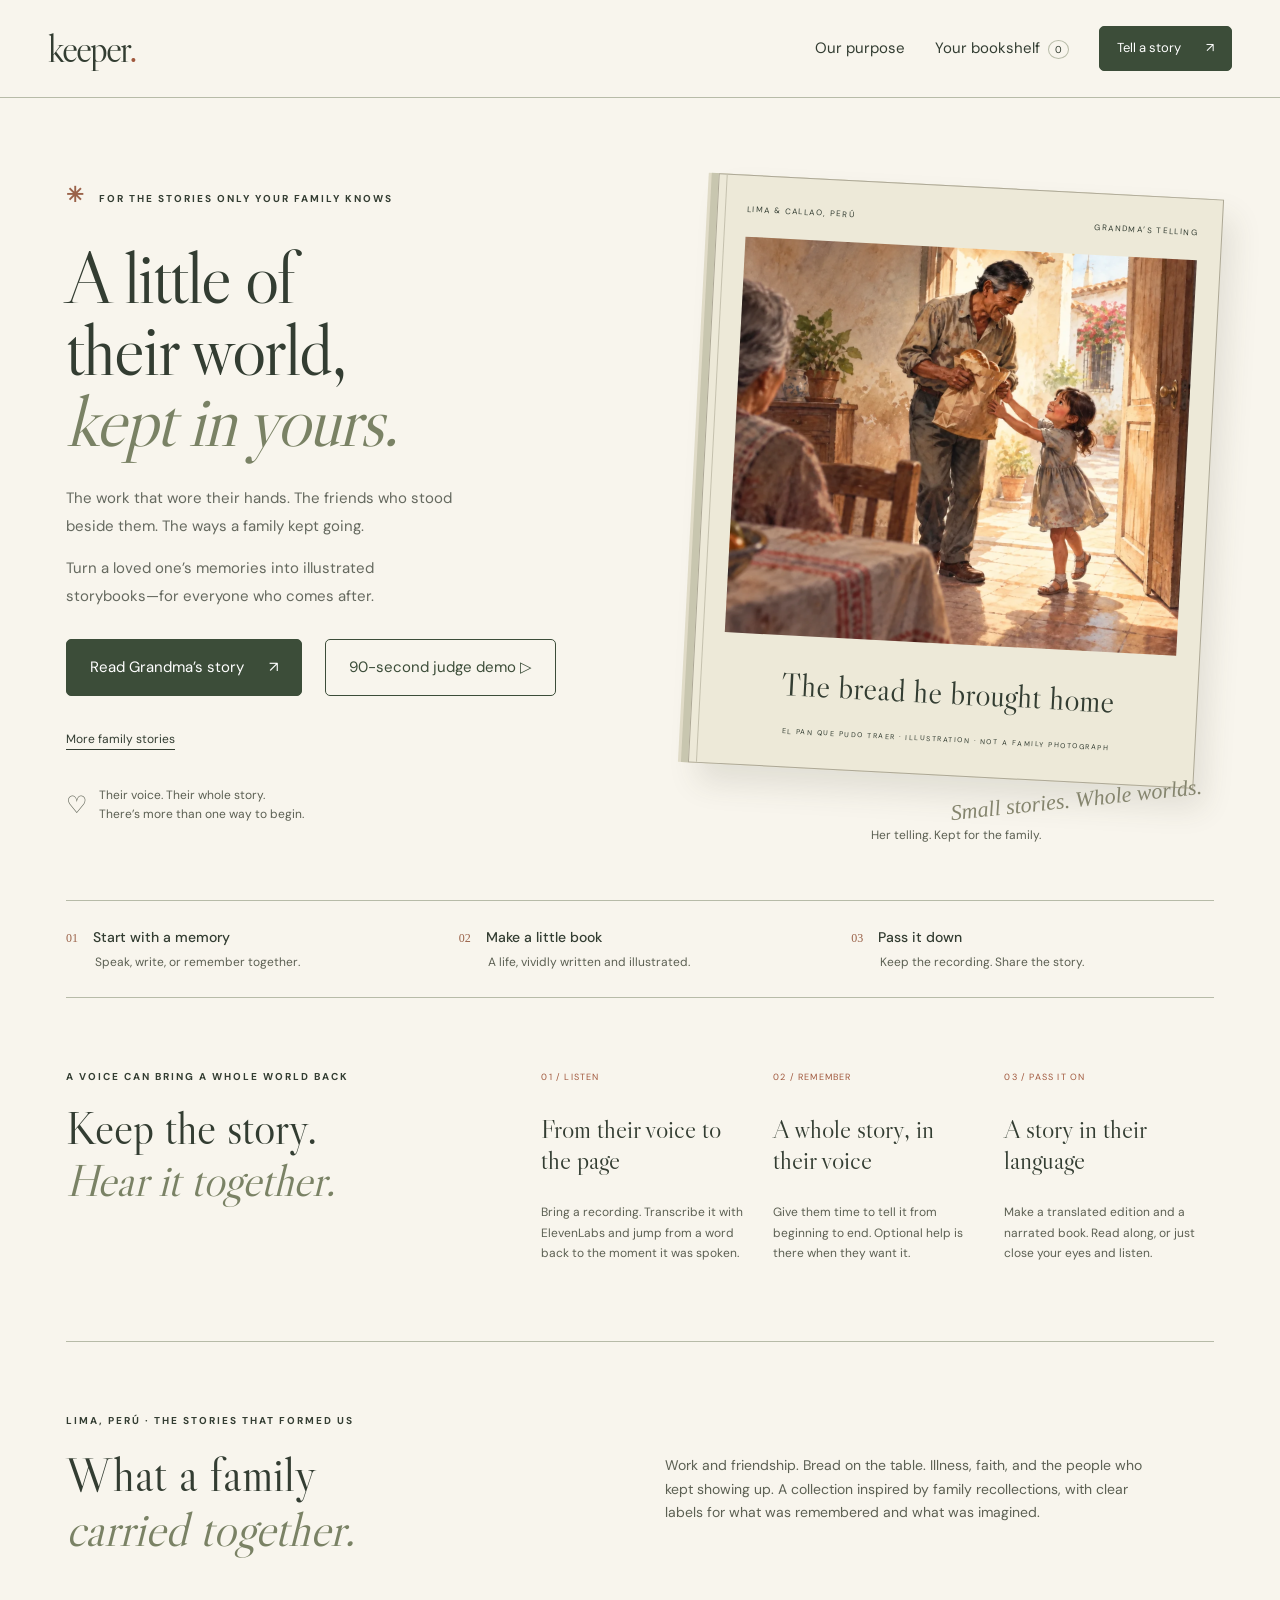
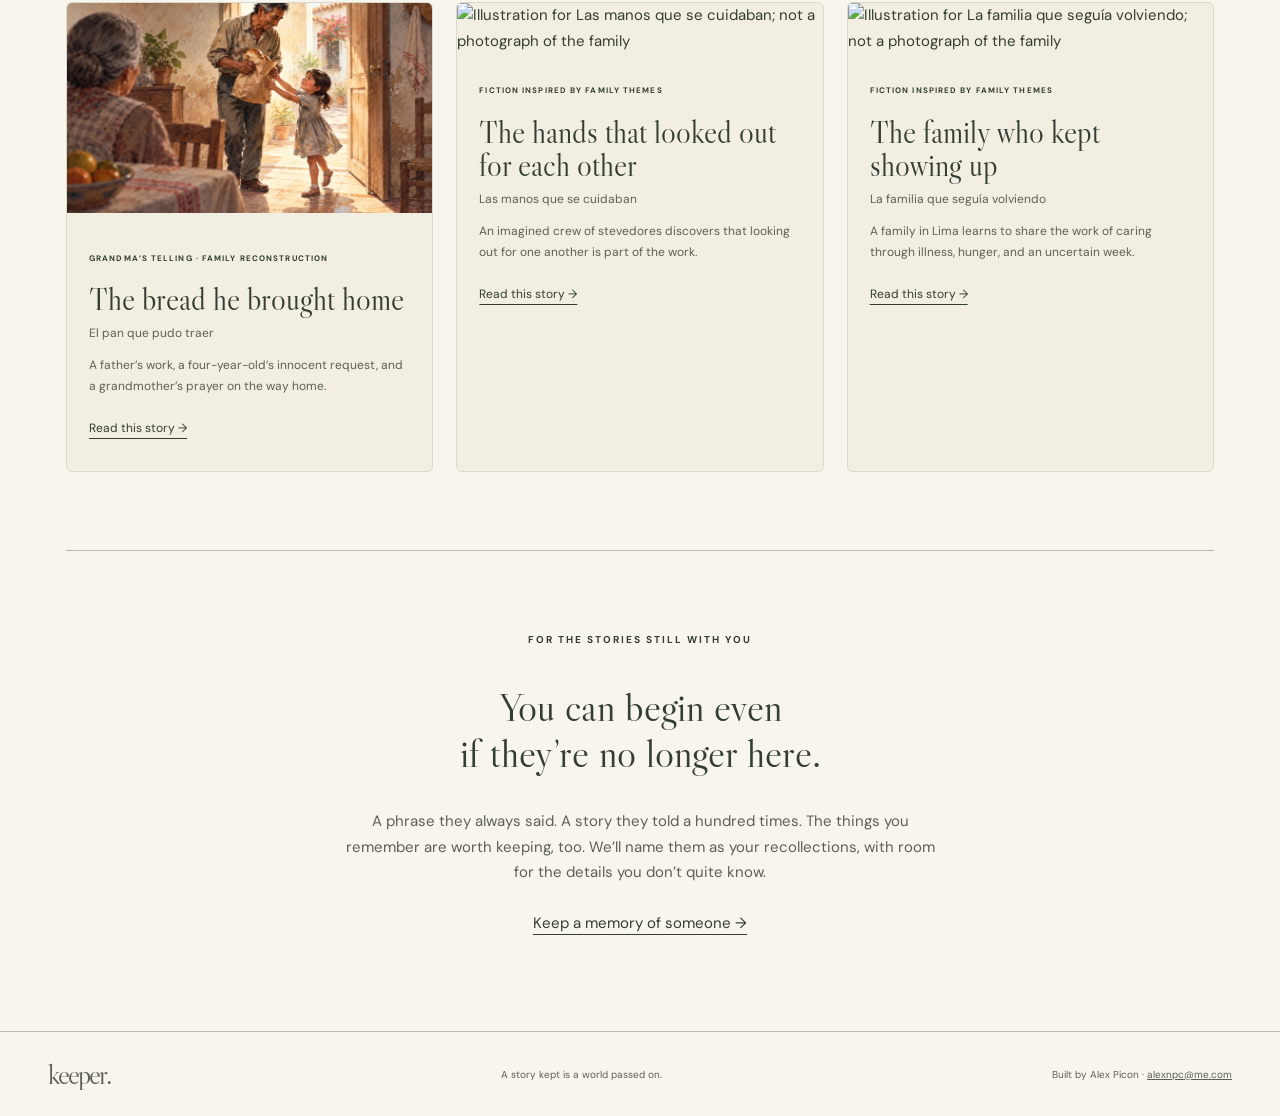
==== commit b3324f31: "Lead Lima collection books with English titles and auto-paint new drafts. Saved copies pick up the c" ====
--- a/apps/keeper/index.html
+++ b/apps/keeper/index.html
@@ -13,7 +13,7 @@
 <main>
 <section id="home" class="view">
 <div class="hero"><div class="hero-copy"><div class="eyebrow"><span class="small-star">✳</span> FOR THE STORIES ONLY YOUR FAMILY KNOWS</div><h1>A little of<br>their world,<br><em>kept in yours.</em></h1><p>The work that wore their hands. The friends who stood beside them. The ways a family kept going.</p><p>Turn a loved one’s memories into illustrated storybooks—for everyone who comes after.</p><div class="actions"><button id="startBtn" class="primary">Read Grandma’s story <span>↗</span></button><button id="judgeBtn" class="secondary">90-second judge demo ▷</button><button id="exampleBtn" class="text-btn underline">More family stories</button></div><p id="demoStatus" class="muted" role="status"></p><button id="resumeBtn" class="text-btn underline" hidden>Continue your unfinished memory →</button><div class="hero-note"><span>♡</span> Their voice. Their whole story.<br>There’s more than one way to begin.</div></div>
-<div class="hero-art"><div class="book-cover"><div class="cover-top">LIMA & CALLAO, PERÚ <span>GRANDMA’S TELLING</span></div><img src="stories/lima/bread/chapter-02-carmen.webp" alt="Illustration of a father bringing home bread and his four-year-old daughter thanking him"><div class="cover-bottom"><p>El pan que pudo traer</p><span>ILLUSTRATION · NOT A FAMILY PHOTOGRAPH</span></div></div><span class="handwritten">Small stories. Whole worlds.</span><div class="art-caption">Her telling. Kept for the family.</div></div></div>
+<div class="hero-art"><div class="book-cover"><div class="cover-top">LIMA & CALLAO, PERÚ <span>GRANDMA’S TELLING</span></div><img src="stories/lima/bread/chapter-02-carmen.webp" alt="Illustration of a father bringing home bread and his four-year-old daughter thanking him"><div class="cover-bottom"><p>The bread he brought home</p><span>EL PAN QUE PUDO TRAER · ILLUSTRATION · NOT A FAMILY PHOTOGRAPH</span></div></div><span class="handwritten">Small stories. Whole worlds.</span><div class="art-caption">Her telling. Kept for the family.</div></div></div>
 <div class="promise-strip"><span>01 <b>Start with a memory</b><small>Speak, write, or remember together.</small></span><span>02 <b>Make a little book</b><small>A life, vividly written and illustrated.</small></span><span>03 <b>Pass it down</b><small>Keep the recording. Share the story.</small></span></div>
 <section class="voice-intro"><div><span class="eyebrow">A VOICE CAN BRING A WHOLE WORLD BACK</span><h2>Keep the story.<br><em>Hear it together.</em></h2></div><div class="voice-features"><article><span>01 / LISTEN</span><h3>From their voice to the page</h3><p>Bring a recording. Transcribe it with ElevenLabs and jump from a word back to the moment it was spoken.</p></article><article><span>02 / REMEMBER</span><h3>A whole story, in their voice</h3><p>Give them time to tell it from beginning to end. Optional help is there when they want it.</p></article><article><span>03 / PASS IT ON</span><h3>A story in their language</h3><p>Make a translated edition and a narrated book. Read along, or just close your eyes and listen.</p></article></div></section><section id="familyCollection" class="family-collection"><div class="collection-heading"><div><span class="eyebrow">LIMA, PERÚ · THE STORIES THAT FORMED US</span><h2>What a family<br><em>carried together.</em></h2></div><p>Work and friendship. Bread on the table. Illness, faith, and the people who kept showing up. A collection inspired by family recollections, with clear labels for what was remembered and what was imagined.</p></div><div id="familyBooks" class="family-books"></div><p id="collectionStatus" class="muted" role="status"></p></section><div class="remembrance"><span class="eyebrow">FOR THE STORIES STILL WITH YOU</span><h2>You can begin even<br>if they’re no longer here.</h2><p>A phrase they always said. A story they told a hundred times. The things you remember are worth keeping, too. We’ll name them as your recollections, with room for the details you don’t quite know.</p><button class="text-btn underline" id="rememberBtn">Keep a memory of someone →</button></div>
 </section>
